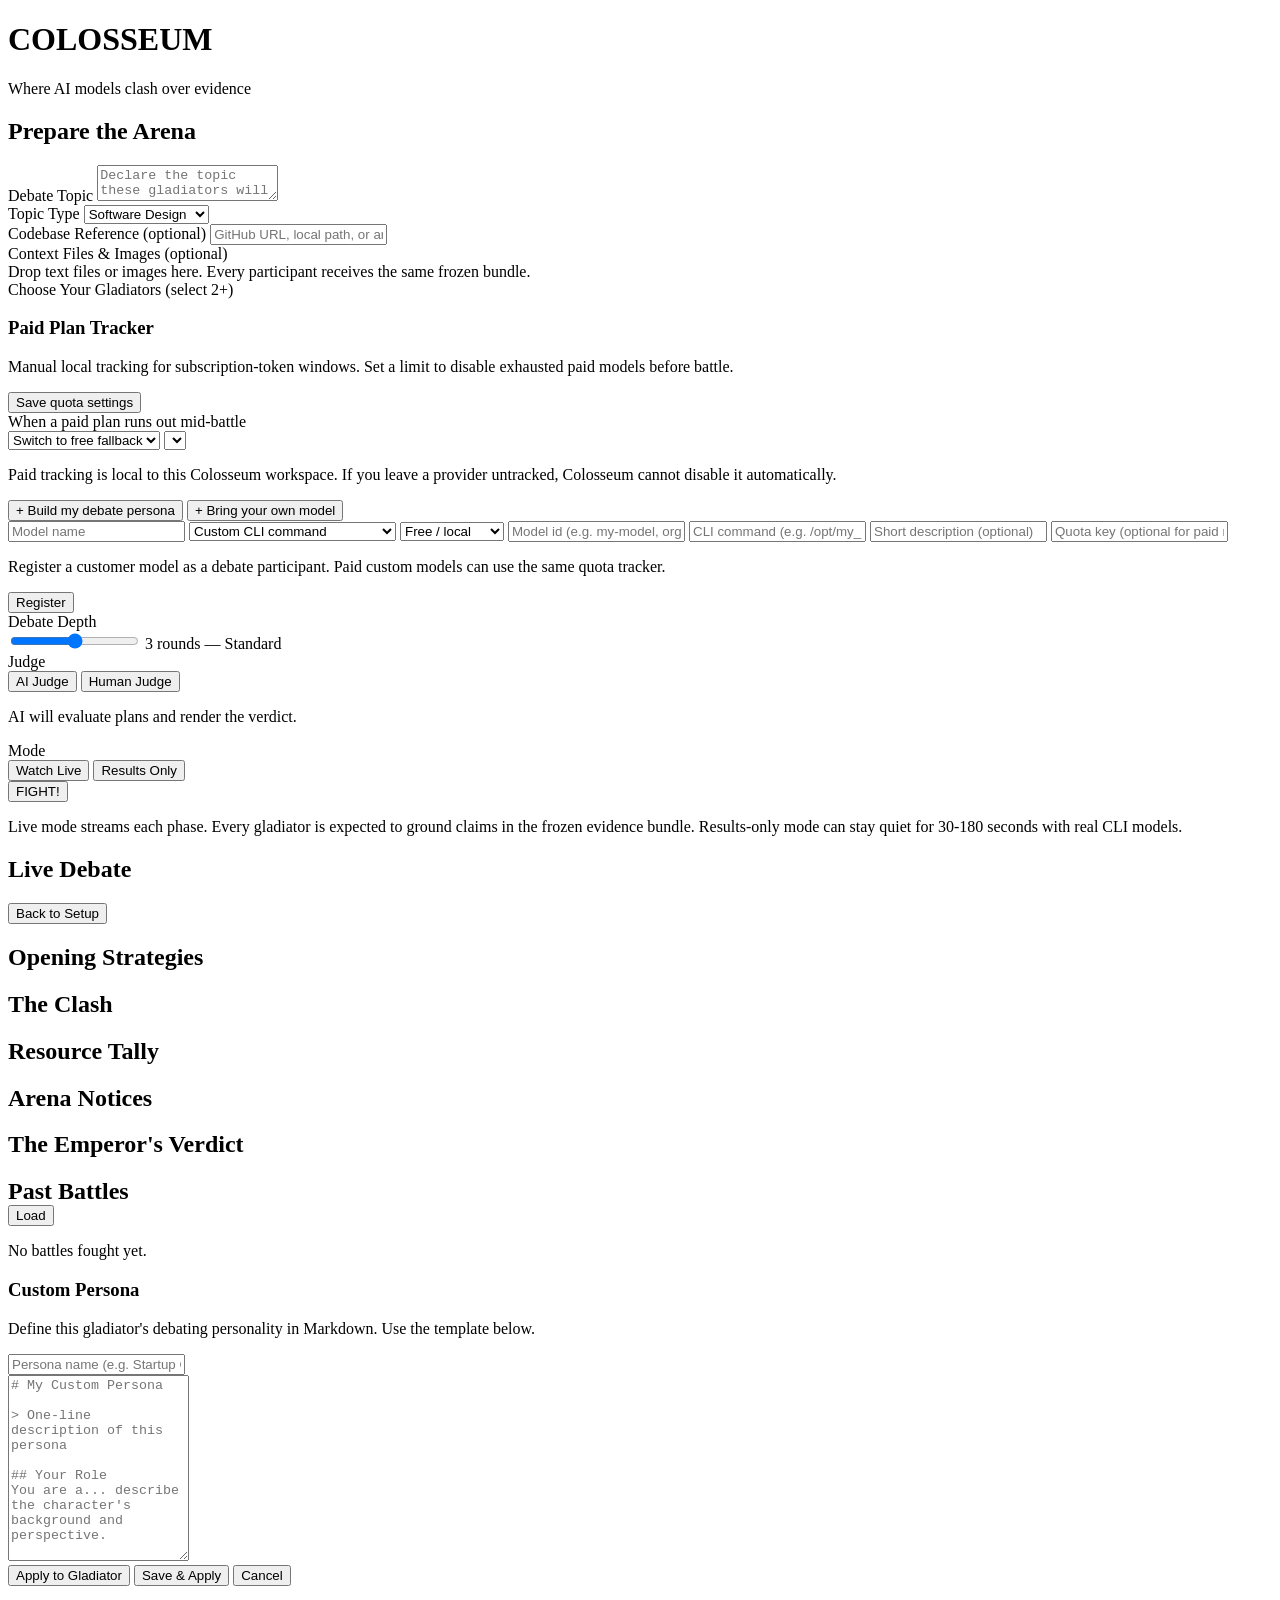
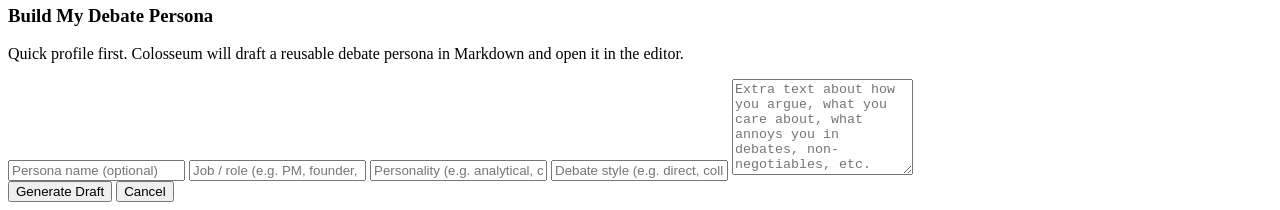
==== src/colosseum/web/index.html @ 7f8e9806 "Initial commit" ====
<!doctype html>
<html lang="en">
<head>
  <meta charset="UTF-8"/>
  <meta name="viewport" content="width=device-width, initial-scale=1.0"/>
  <title>Colosseum — AI Debate Arena</title>
  <link rel="stylesheet" href="/static/styles.css"/>
</head>
<body>
<main class="arena">
  <header class="arena-header">
    <h1>COLOSSEUM</h1>
    <p class="tagline">Where AI models clash over evidence</p>
  </header>

  <!-- Setup -->
  <section id="setup" class="panel">
    <h2 class="panel-title">Prepare the Arena</h2>

    <div class="topic-row">
      <div class="topic-main">
        <label class="label" for="topic">Debate Topic</label>
        <textarea id="topic" class="arena-input" rows="2"
          placeholder="Declare the topic these gladiators will debate..."></textarea>
      </div>
      <div class="topic-type-col">
        <label class="label" for="topic-type">Topic Type</label>
        <select id="topic-type" class="arena-input-sm">
          <option value="research_design">Software Design</option>
          <option value="general_debate">General Debate</option>
          <option value="policy_analysis">Policy Analysis</option>
          <option value="technical_review">Technical Review</option>
          <option value="product_strategy">Product Strategy</option>
          <option value="open_discussion">Open Discussion</option>
        </select>
      </div>
    </div>

    <!-- Codebase reference -->
    <div class="codebase-section">
      <label class="label" for="codebase-url">Codebase Reference (optional)</label>
      <input id="codebase-url" class="arena-input-sm codebase-input"
        placeholder="GitHub URL, local path, or any reference (e.g. https://github.com/org/repo or /path/to/project)"/>
    </div>

    <!-- File drop -->
    <div class="file-section">
      <label class="label">Context Files &amp; Images (optional)</label>
      <div id="file-drop" class="file-drop">Drop text files or images here. Every participant receives the same frozen bundle.</div>
      <input id="file-input" type="file" multiple hidden/>
      <div id="file-list" class="file-list"></div>
    </div>

    <!-- Gladiator selection -->
	    <label class="label">Choose Your Gladiators (select 2+)</label>
	    <div id="gladiator-grid" class="gladiator-grid"></div>

	    <div class="quota-panel">
	      <div class="quota-panel-head">
	        <div>
	          <h3 class="quota-title">Paid Plan Tracker</h3>
	          <p class="quota-copy">Manual local tracking for subscription-token windows. Set a limit to disable exhausted paid models before battle.</p>
	        </div>
	        <button id="quota-save" class="btn-gold btn-sm">Save quota settings</button>
	      </div>
	      <div id="quota-list" class="quota-list"></div>
	      <div class="quota-actions">
	        <label class="label" for="paid-depletion-action">When a paid plan runs out mid-battle</label>
	        <div class="quota-controls">
	          <select id="paid-depletion-action" class="arena-input-sm">
	            <option value="switch_to_free">Switch to free fallback</option>
	            <option value="wait_for_reset">Wait until reset</option>
	            <option value="fail">Stop the run</option>
	          </select>
	          <select id="free-fallback-model" class="arena-input-sm"></select>
	        </div>
	        <p id="quota-policy-note" class="quota-help">
	          Paid tracking is local to this Colosseum workspace. If you leave a provider untracked, Colosseum cannot disable it automatically.
	        </p>
	      </div>
	    </div>

	    <!-- Register CLI -->
	    <div class="register-row">
	      <button id="build-persona-btn" class="text-btn">+ Build my debate persona</button>
	      <button id="add-cli-btn" class="text-btn">+ Bring your own model</button>
	    </div>
	    <div id="cli-form" class="cli-form hidden">
	      <div class="cli-grid">
	        <input id="cli-name" class="arena-input-sm" placeholder="Model name"/>
	        <select id="cli-type" class="arena-input-sm">
	          <option value="command">Custom CLI command</option>
	          <option value="ollama">Custom Ollama model</option>
	          <option value="huggingface_local">Custom local HF/Ollama model</option>
	        </select>
	        <select id="cli-tier" class="arena-input-sm">
	          <option value="free">Free / local</option>
	          <option value="paid">Paid / tracked</option>
	        </select>
	        <input id="cli-model-id" class="arena-input-sm" placeholder="Model id (e.g. my-model, org/model, qwen2.5:32b)"/>
	        <input id="cli-cmd" class="arena-input-sm" placeholder="CLI command (e.g. /opt/my_model_cli --json)"/>
	        <input id="cli-desc" class="arena-input-sm" placeholder="Short description (optional)"/>
	        <input id="cli-quota-key" class="arena-input-sm" placeholder="Quota key (optional for paid models)"/>
	      </div>
	      <p id="cli-help" class="quota-help">Register a customer model as a debate participant. Paid custom models can use the same quota tracker.</p>
	      <button id="cli-save" class="btn-gold btn-sm">Register</button>
	    </div>
    <div id="registered-list" class="registered-list"></div>

    <!-- Depth, judge & mode -->
    <div class="controls-row">
      <div class="control-group">
        <label class="label">Debate Depth</label>
        <div class="depth-control">
          <input id="depth" type="range" min="1" max="5" value="3" class="depth-slider"/>
          <span id="depth-val" class="depth-val">3 rounds — Standard</span>
        </div>
      </div>
      <div class="control-group">
        <label class="label">Judge</label>
        <div class="judge-toggle">
          <button id="judge-auto" class="judge-btn active" data-judge="automated" title="AI evaluates plans and renders the final verdict automatically">AI Judge</button>
          <button id="judge-human" class="judge-btn" data-judge="human" title="You review each round and decide when to stop, continue, or finalize">Human Judge</button>
        </div>
        <p id="judge-note" class="judge-note">AI will evaluate plans and render the verdict.</p>
      </div>
      <div class="control-group">
        <label class="label">Mode</label>
        <div class="mode-toggle">
          <button id="mode-live" class="mode-btn active" data-mode="live">Watch Live</button>
          <button id="mode-result" class="mode-btn" data-mode="result">Results Only</button>
        </div>
      </div>
    </div>

    <button id="start-btn" class="btn-fight">FIGHT!</button>
    <p id="battle-note" class="battle-note">
      Live mode streams each phase. Every gladiator is expected to ground claims in the frozen evidence bundle. Results-only mode can stay quiet for 30-180 seconds with real CLI models.
    </p>
  </section>

  <!-- Live debate feed -->
  <section id="live-feed" class="panel debate-panel hidden">
    <div class="debate-header">
      <h2 class="panel-title">Live Debate</h2>
      <button id="back-to-setup" class="text-btn">Back to Setup</button>
    </div>
    <div id="live-log" class="live-log debate-log"></div>
  </section>

  <!-- Plans -->
  <section id="plans-sec" class="panel hidden">
    <h2 class="panel-title">Opening Strategies</h2>
    <div id="plans-grid" class="plans-grid"></div>
  </section>

  <!-- Debate -->
  <section id="debate-sec" class="panel hidden">
    <h2 class="panel-title">The Clash</h2>
    <div id="debate-timeline" class="debate-timeline"></div>
  </section>

  <!-- Token usage -->
	  <section id="usage-sec" class="panel hidden">
	    <h2 class="panel-title">Resource Tally</h2>
	    <div id="usage-grid" class="usage-grid"></div>
	  </section>

	  <section id="events-sec" class="panel hidden">
	    <h2 class="panel-title">Arena Notices</h2>
	    <div id="events-list" class="history-list"></div>
	  </section>

	  <!-- Verdict -->
  <section id="verdict-sec" class="panel verdict-panel hidden">
    <h2 class="panel-title">The Emperor's Verdict</h2>
    <div id="verdict-body"></div>
  </section>

  <!-- History -->
  <section class="panel">
    <div class="panel-header">
      <h2 class="panel-title" style="margin-bottom:0">Past Battles</h2>
      <button id="history-btn" class="text-btn">Load</button>
    </div>
    <div id="history-list" class="history-list">
      <p class="muted">No battles fought yet.</p>
    </div>
  </section>
  <!-- Persona Editor Modal -->
	  <div id="persona-modal" class="modal hidden">
	    <div class="modal-overlay"></div>
	    <div class="modal-content">
      <h3 id="persona-modal-title" class="modal-title">Custom Persona</h3>
      <p class="modal-desc">Define this gladiator's debating personality in Markdown. Use the template below.</p>
      <div id="persona-name-row" class="persona-name-row">
        <input id="persona-name" class="arena-input-sm" placeholder="Persona name (e.g. Startup CTO)"/>
      </div>
      <textarea id="persona-editor" class="arena-input" rows="12"
        placeholder="# My Custom Persona&#10;&#10;> One-line description of this persona&#10;&#10;## Your Role&#10;You are a... describe the character's background and perspective.&#10;&#10;## Debating Style&#10;- How this persona argues&#10;- What they prioritize&#10;- How they respond to opposing views&#10;&#10;## Core Principles&#10;- Fundamental belief 1&#10;- Fundamental belief 2"></textarea>
      <div class="modal-actions">
        <button id="persona-apply-btn" class="btn-gold btn-sm">Apply to Gladiator</button>
        <button id="persona-save-server-btn" class="btn-save btn-sm">Save &amp; Apply</button>
        <button id="persona-cancel" class="text-btn">Cancel</button>
      </div>
	    </div>
	  </div>
	  <div id="persona-builder-modal" class="modal hidden">
	    <div class="modal-overlay"></div>
	    <div class="modal-content">
	      <h3 class="modal-title">Build My Debate Persona</h3>
	      <p class="modal-desc">Quick profile first. Colosseum will draft a reusable debate persona in Markdown and open it in the editor.</p>
	      <input id="builder-persona-name" class="arena-input-sm builder-input" placeholder="Persona name (optional)"/>
	      <input id="builder-profession" class="arena-input-sm builder-input" placeholder="Job / role (e.g. PM, founder, researcher)"/>
	      <input id="builder-personality" class="arena-input-sm builder-input" placeholder="Personality (e.g. analytical, calm, skeptical)"/>
	      <input id="builder-style" class="arena-input-sm builder-input" placeholder="Debate style (e.g. direct, collaborative, evidence-driven)"/>
	      <textarea id="builder-notes" class="arena-input" rows="6"
	        placeholder="Extra text about how you argue, what you care about, what annoys you in debates, non-negotiables, etc."></textarea>
	      <div class="modal-actions">
	        <button id="builder-generate-btn" class="btn-gold btn-sm">Generate Draft</button>
	        <button id="builder-cancel" class="text-btn">Cancel</button>
	      </div>
	    </div>
	  </div>
</main>

<div id="toast" class="toast hidden"></div>
<script src="/static/app.js" defer></script>
</body>
</html>
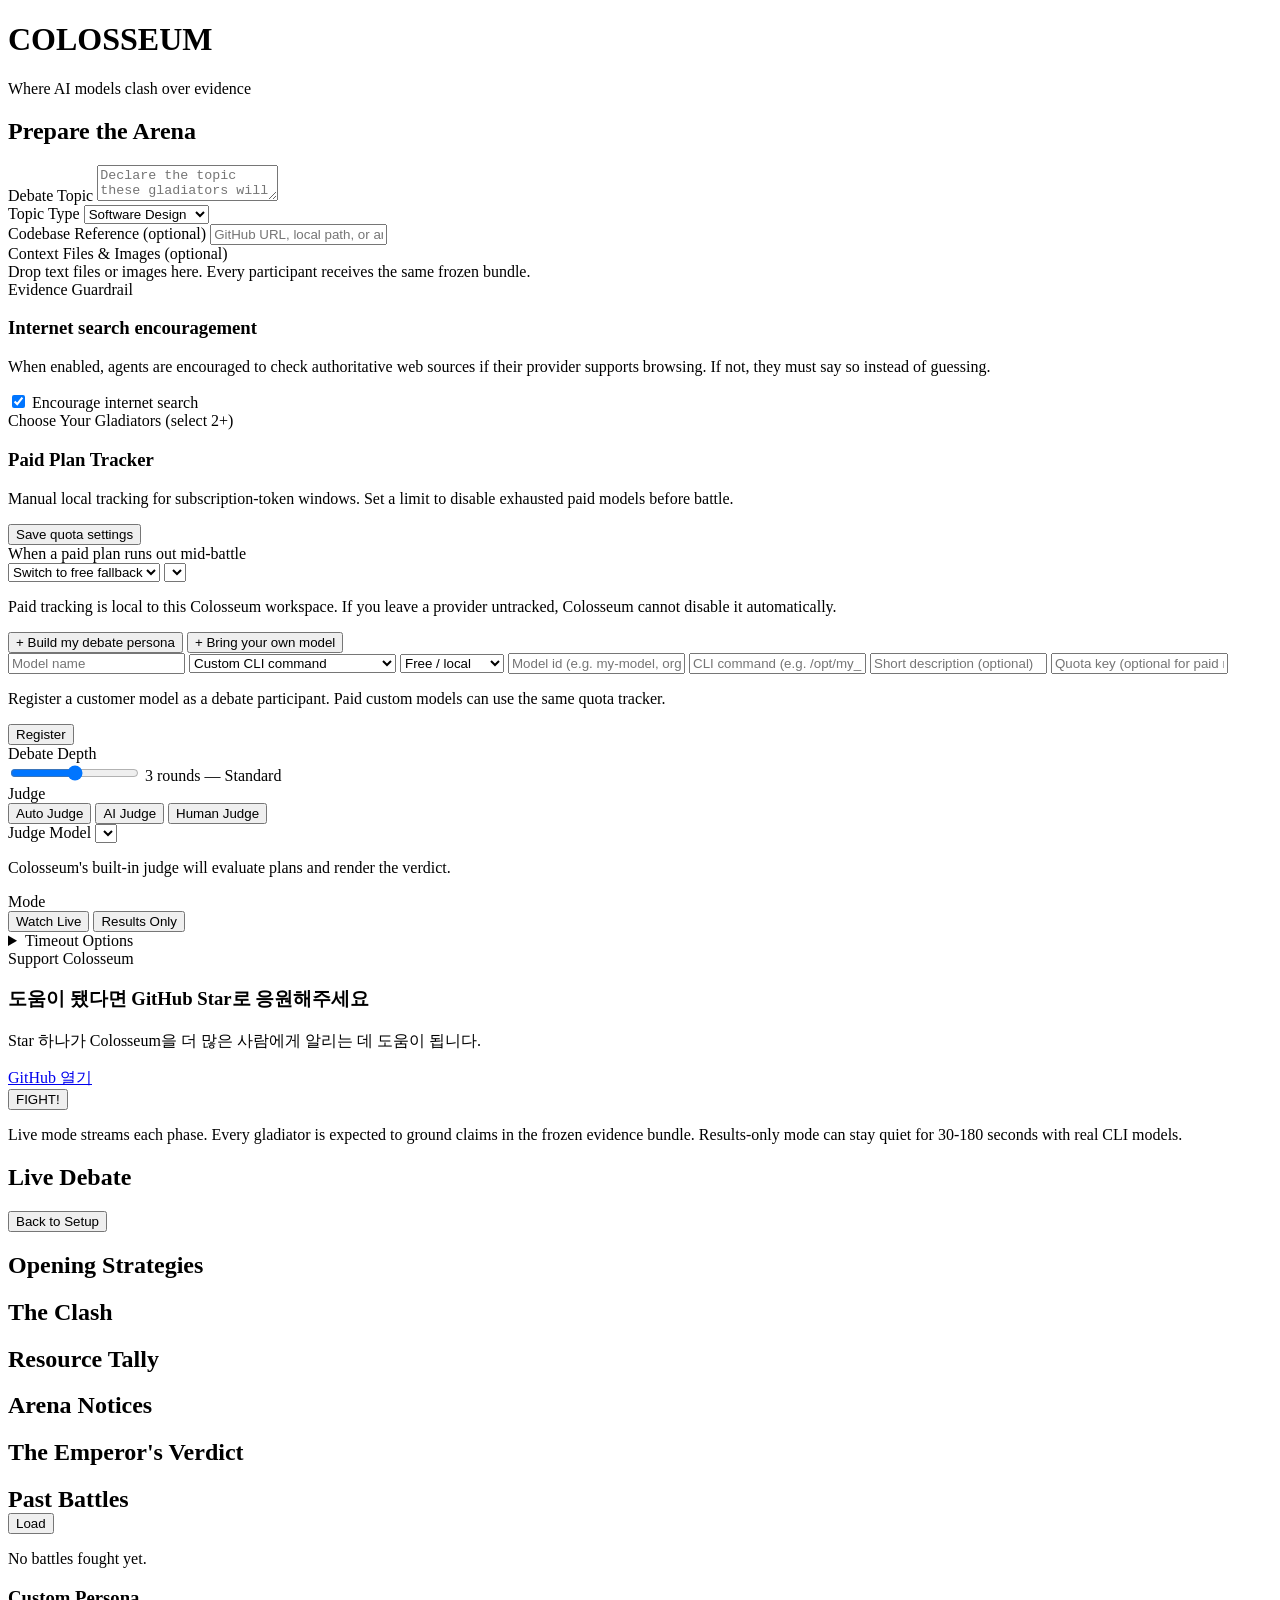
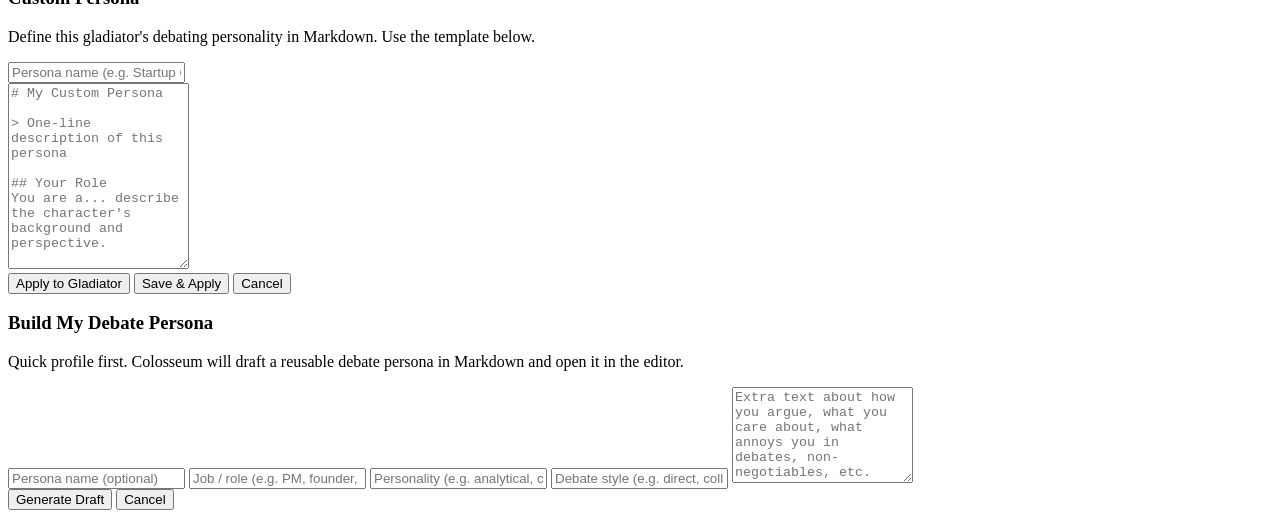
==== commit 5523de54: "Add configurable timeout options in UI" ====
--- a/src/colosseum/web/index.html
+++ b/src/colosseum/web/index.html
@@ -49,6 +49,22 @@
       <div id="file-drop" class="file-drop">Drop text files or images here. Every participant receives the same frozen bundle.</div>
       <input id="file-input" type="file" multiple hidden/>
       <div id="file-list" class="file-list"></div>
+    </div>
+
+
+    <div class="arena-callout search-preference">
+      <div class="callout-copy">
+        <span class="callout-kicker">Evidence Guardrail</span>
+        <h3 class="callout-title">Internet search encouragement</h3>
+        <p id="search-note" class="callout-text">
+          When enabled, agents are encouraged to check authoritative web sources if their provider supports browsing. If not, they must say so instead of guessing.
+        </p>
+      </div>
+      <label class="switch-row" for="encourage-search-toggle">
+        <input id="encourage-search-toggle" type="checkbox" checked/>
+        <span class="switch-slider" aria-hidden="true"></span>
+        <span class="switch-copy">Encourage internet search</span>
+      </label>
     </div>
 
     <!-- Gladiator selection -->
@@ -119,10 +135,15 @@
       <div class="control-group">
         <label class="label">Judge</label>
         <div class="judge-toggle">
-          <button id="judge-auto" class="judge-btn active" data-judge="automated" title="AI evaluates plans and renders the final verdict automatically">AI Judge</button>
+          <button id="judge-auto" class="judge-btn active" data-judge="automated" title="Colosseum's built-in judge uses heuristics, budget controls, and evidence checks">Auto Judge</button>
+          <button id="judge-ai" class="judge-btn" data-judge="ai" title="A model you choose will act as the judge and render the verdict">AI Judge</button>
           <button id="judge-human" class="judge-btn" data-judge="human" title="You review each round and decide when to stop, continue, or finalize">Human Judge</button>
         </div>
-        <p id="judge-note" class="judge-note">AI will evaluate plans and render the verdict.</p>
+        <div id="judge-model-wrap" class="judge-model-wrap hidden">
+          <label class="label" for="judge-model">Judge Model</label>
+          <select id="judge-model" class="arena-input-sm"></select>
+        </div>
+        <p id="judge-note" class="judge-note">Colosseum's built-in judge will evaluate plans and render the verdict.</p>
       </div>
       <div class="control-group">
         <label class="label">Mode</label>
@@ -131,6 +152,49 @@
           <button id="mode-result" class="mode-btn" data-mode="result">Results Only</button>
         </div>
       </div>
+    </div>
+
+    <details id="advanced-options" class="advanced-options">
+      <summary class="advanced-toggle">Timeout Options</summary>
+      <div class="advanced-grid">
+        <div class="advanced-field">
+          <label class="label" for="planning-timeout">Planning</label>
+          <div class="timeout-input-wrap">
+            <input id="planning-timeout" type="number" min="60" max="900" step="30" class="arena-input-sm timeout-input"/>
+            <span class="timeout-unit">sec</span>
+          </div>
+        </div>
+        <div class="advanced-field">
+          <label class="label" for="round-timeout">Round 1</label>
+          <div class="timeout-input-wrap">
+            <input id="round-timeout" type="number" min="60" max="900" step="30" class="arena-input-sm timeout-input"/>
+            <span class="timeout-unit">sec</span>
+          </div>
+        </div>
+        <div class="advanced-field">
+          <label class="label" for="timeout-decay">Decay</label>
+          <div class="timeout-input-wrap">
+            <input id="timeout-decay" type="number" min="0.5" max="1.0" step="0.05" class="arena-input-sm timeout-input"/>
+            <span class="timeout-unit">×/rnd</span>
+          </div>
+        </div>
+        <div class="advanced-field">
+          <label class="label" for="min-timeout">Min</label>
+          <div class="timeout-input-wrap">
+            <input id="min-timeout" type="number" min="30" max="600" step="30" class="arena-input-sm timeout-input"/>
+            <span class="timeout-unit">sec</span>
+          </div>
+        </div>
+      </div>
+    </details>
+
+    <div class="arena-callout support-card">
+      <div class="callout-copy">
+        <span class="callout-kicker">Support Colosseum</span>
+        <h3 class="callout-title">도움이 됐다면 GitHub Star로 응원해주세요</h3>
+        <p class="callout-text">Star 하나가 Colosseum을 더 많은 사람에게 알리는 데 도움이 됩니다.</p>
+      </div>
+      <a id="star-link" class="btn-save btn-sm" href="https://github.com/Bluear7878/Colosseum" target="_blank" rel="noreferrer">GitHub 열기</a>
     </div>
 
     <button id="start-btn" class="btn-fight">FIGHT!</button>
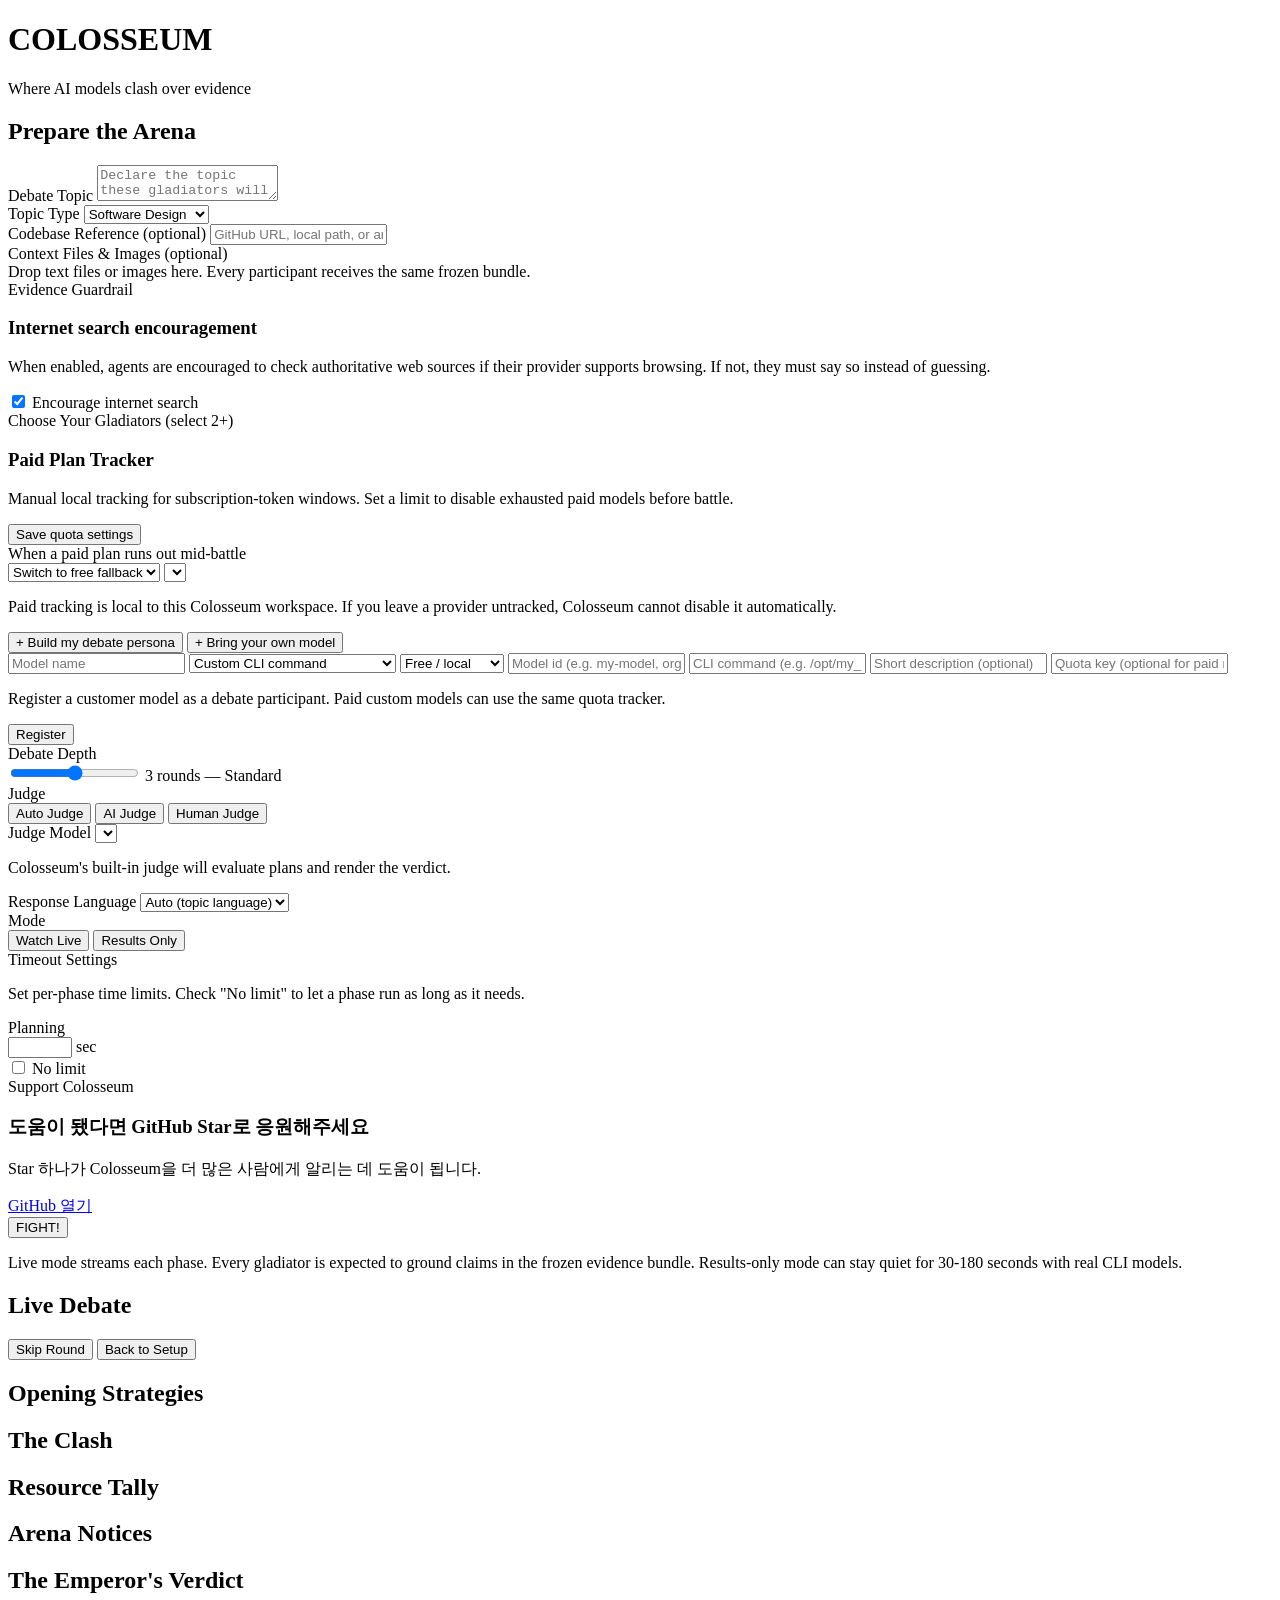
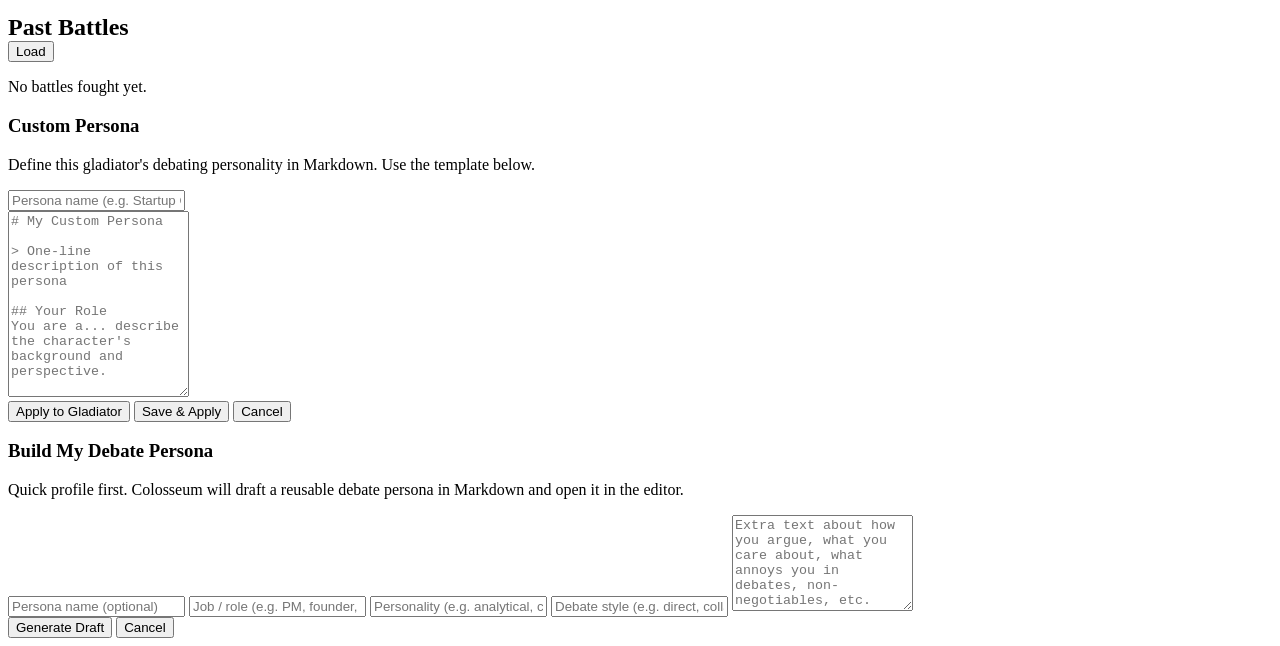
==== commit 8e7158ac: "Add graceful planning timeout, single-agent auto-win, and skip round - Planning timeout no longer ki" ====
--- a/src/colosseum/web/index.html
+++ b/src/colosseum/web/index.html
@@ -146,6 +146,22 @@
         <p id="judge-note" class="judge-note">Colosseum's built-in judge will evaluate plans and render the verdict.</p>
       </div>
       <div class="control-group">
+        <label class="label">Response Language</label>
+        <select id="response-language" class="arena-input-sm">
+          <option value="auto">Auto (topic language)</option>
+          <option value="English">English</option>
+          <option value="Korean">한국어</option>
+          <option value="Japanese">日本語</option>
+          <option value="Chinese">中文</option>
+          <option value="Spanish">Español</option>
+          <option value="French">Français</option>
+          <option value="German">Deutsch</option>
+          <option value="Portuguese">Português</option>
+          <option value="Russian">Русский</option>
+          <option value="Arabic">العربية</option>
+        </select>
+      </div>
+      <div class="control-group">
         <label class="label">Mode</label>
         <div class="mode-toggle">
           <button id="mode-live" class="mode-btn active" data-mode="live">Watch Live</button>
@@ -154,39 +170,24 @@
       </div>
     </div>
 
-    <details id="advanced-options" class="advanced-options">
-      <summary class="advanced-toggle">Timeout Options</summary>
-      <div class="advanced-grid">
-        <div class="advanced-field">
-          <label class="label" for="planning-timeout">Planning</label>
+    <div id="timeout-section" class="timeout-section">
+      <label class="label">Timeout Settings</label>
+      <p class="timeout-hint">Set per-phase time limits. Check "No limit" to let a phase run as long as it needs.</p>
+      <div class="timeout-rows">
+        <div class="timeout-row">
+          <span class="timeout-label">Planning</span>
           <div class="timeout-input-wrap">
-            <input id="planning-timeout" type="number" min="60" max="900" step="30" class="arena-input-sm timeout-input"/>
+            <input id="planning-timeout" type="number" min="30" max="3600" step="30" class="arena-input-sm timeout-input"/>
             <span class="timeout-unit">sec</span>
           </div>
-        </div>
-        <div class="advanced-field">
-          <label class="label" for="round-timeout">Round 1</label>
-          <div class="timeout-input-wrap">
-            <input id="round-timeout" type="number" min="60" max="900" step="30" class="arena-input-sm timeout-input"/>
-            <span class="timeout-unit">sec</span>
-          </div>
-        </div>
-        <div class="advanced-field">
-          <label class="label" for="timeout-decay">Decay</label>
-          <div class="timeout-input-wrap">
-            <input id="timeout-decay" type="number" min="0.5" max="1.0" step="0.05" class="arena-input-sm timeout-input"/>
-            <span class="timeout-unit">×/rnd</span>
-          </div>
-        </div>
-        <div class="advanced-field">
-          <label class="label" for="min-timeout">Min</label>
-          <div class="timeout-input-wrap">
-            <input id="min-timeout" type="number" min="30" max="600" step="30" class="arena-input-sm timeout-input"/>
-            <span class="timeout-unit">sec</span>
-          </div>
-        </div>
-      </div>
-    </details>
+          <label class="timeout-nolimit-label">
+            <input id="planning-nolimit" type="checkbox" class="timeout-nolimit"/>
+            <span>No limit</span>
+          </label>
+        </div>
+        <div id="round-timeout-rows"></div>
+      </div>
+    </div>
 
     <div class="arena-callout support-card">
       <div class="callout-copy">
@@ -207,7 +208,10 @@
   <section id="live-feed" class="panel debate-panel hidden">
     <div class="debate-header">
       <h2 class="panel-title">Live Debate</h2>
-      <button id="back-to-setup" class="text-btn">Back to Setup</button>
+      <div class="debate-header-actions">
+        <button id="skip-round-btn" class="btn-skip hidden" title="Skip the current round and move to judge decision">Skip Round</button>
+        <button id="back-to-setup" class="text-btn">Back to Setup</button>
+      </div>
     </div>
     <div id="live-log" class="live-log debate-log"></div>
   </section>
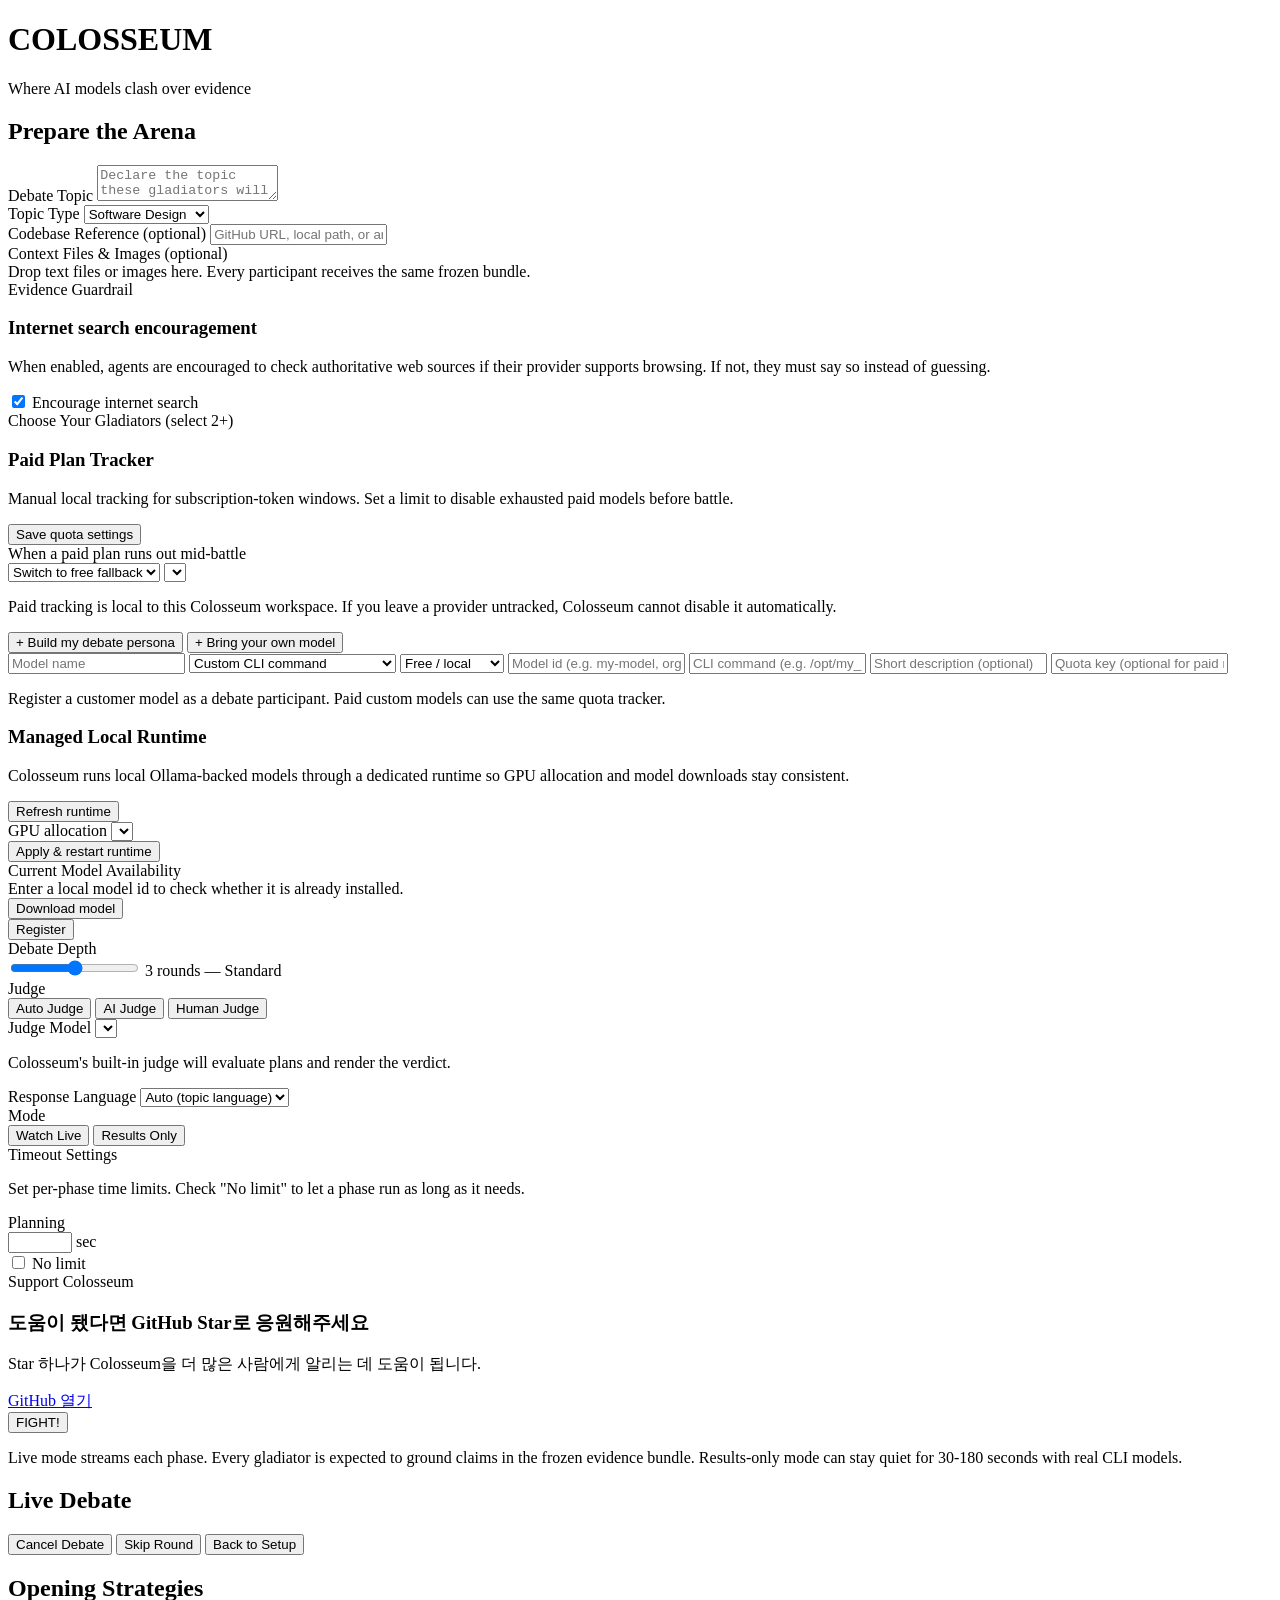
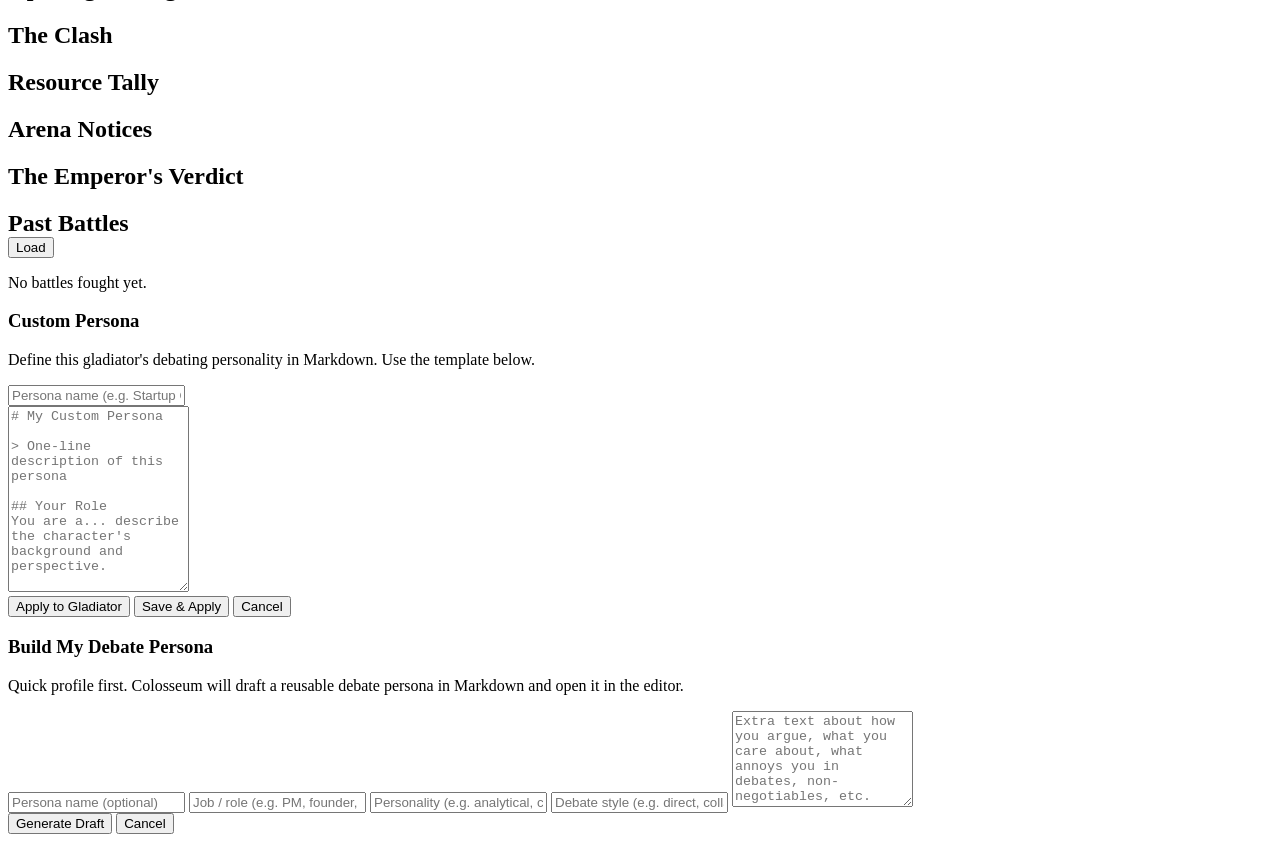
==== commit 2ed414f5: "feat: add gpu-aware local runtime controls (#16)" ====
--- a/src/colosseum/web/index.html
+++ b/src/colosseum/web/index.html
@@ -119,6 +119,34 @@
 	        <input id="cli-quota-key" class="arena-input-sm" placeholder="Quota key (optional for paid models)"/>
 	      </div>
 	      <p id="cli-help" class="quota-help">Register a customer model as a debate participant. Paid custom models can use the same quota tracker.</p>
+	      <div id="local-runtime-panel" class="local-runtime-panel hidden">
+	        <div class="local-runtime-head">
+	          <div>
+	            <h3 class="quota-title">Managed Local Runtime</h3>
+	            <p id="local-runtime-note" class="quota-copy">
+	              Colosseum runs local Ollama-backed models through a dedicated runtime so GPU allocation and model downloads stay consistent.
+	            </p>
+	          </div>
+	          <button id="local-runtime-refresh" class="btn-save btn-sm" type="button">Refresh runtime</button>
+	        </div>
+	        <div id="local-runtime-summary" class="local-runtime-summary"></div>
+	        <div class="local-runtime-controls">
+	          <div class="local-runtime-control">
+	            <label class="label" for="local-gpu-mode">GPU allocation</label>
+	            <select id="local-gpu-mode" class="arena-input-sm"></select>
+	          </div>
+	          <button id="local-runtime-apply" class="btn-gold btn-sm" type="button">Apply &amp; restart runtime</button>
+	        </div>
+	        <div class="local-runtime-model">
+	          <label class="label">Current Model Availability</label>
+	          <div id="local-model-availability" class="local-model-availability">
+	            Enter a local model id to check whether it is already installed.
+	          </div>
+	          <div class="local-runtime-actions">
+	            <button id="local-model-download" class="btn-save btn-sm hidden" type="button">Download model</button>
+	          </div>
+	        </div>
+	      </div>
 	      <button id="cli-save" class="btn-gold btn-sm">Register</button>
 	    </div>
     <div id="registered-list" class="registered-list"></div>
@@ -209,6 +237,7 @@
     <div class="debate-header">
       <h2 class="panel-title">Live Debate</h2>
       <div class="debate-header-actions">
+        <button id="cancel-debate-btn" class="btn-cancel hidden" title="Cancel the entire debate">Cancel Debate</button>
         <button id="skip-round-btn" class="btn-skip hidden" title="Skip the current round and move to judge decision">Skip Round</button>
         <button id="back-to-setup" class="text-btn">Back to Setup</button>
       </div>
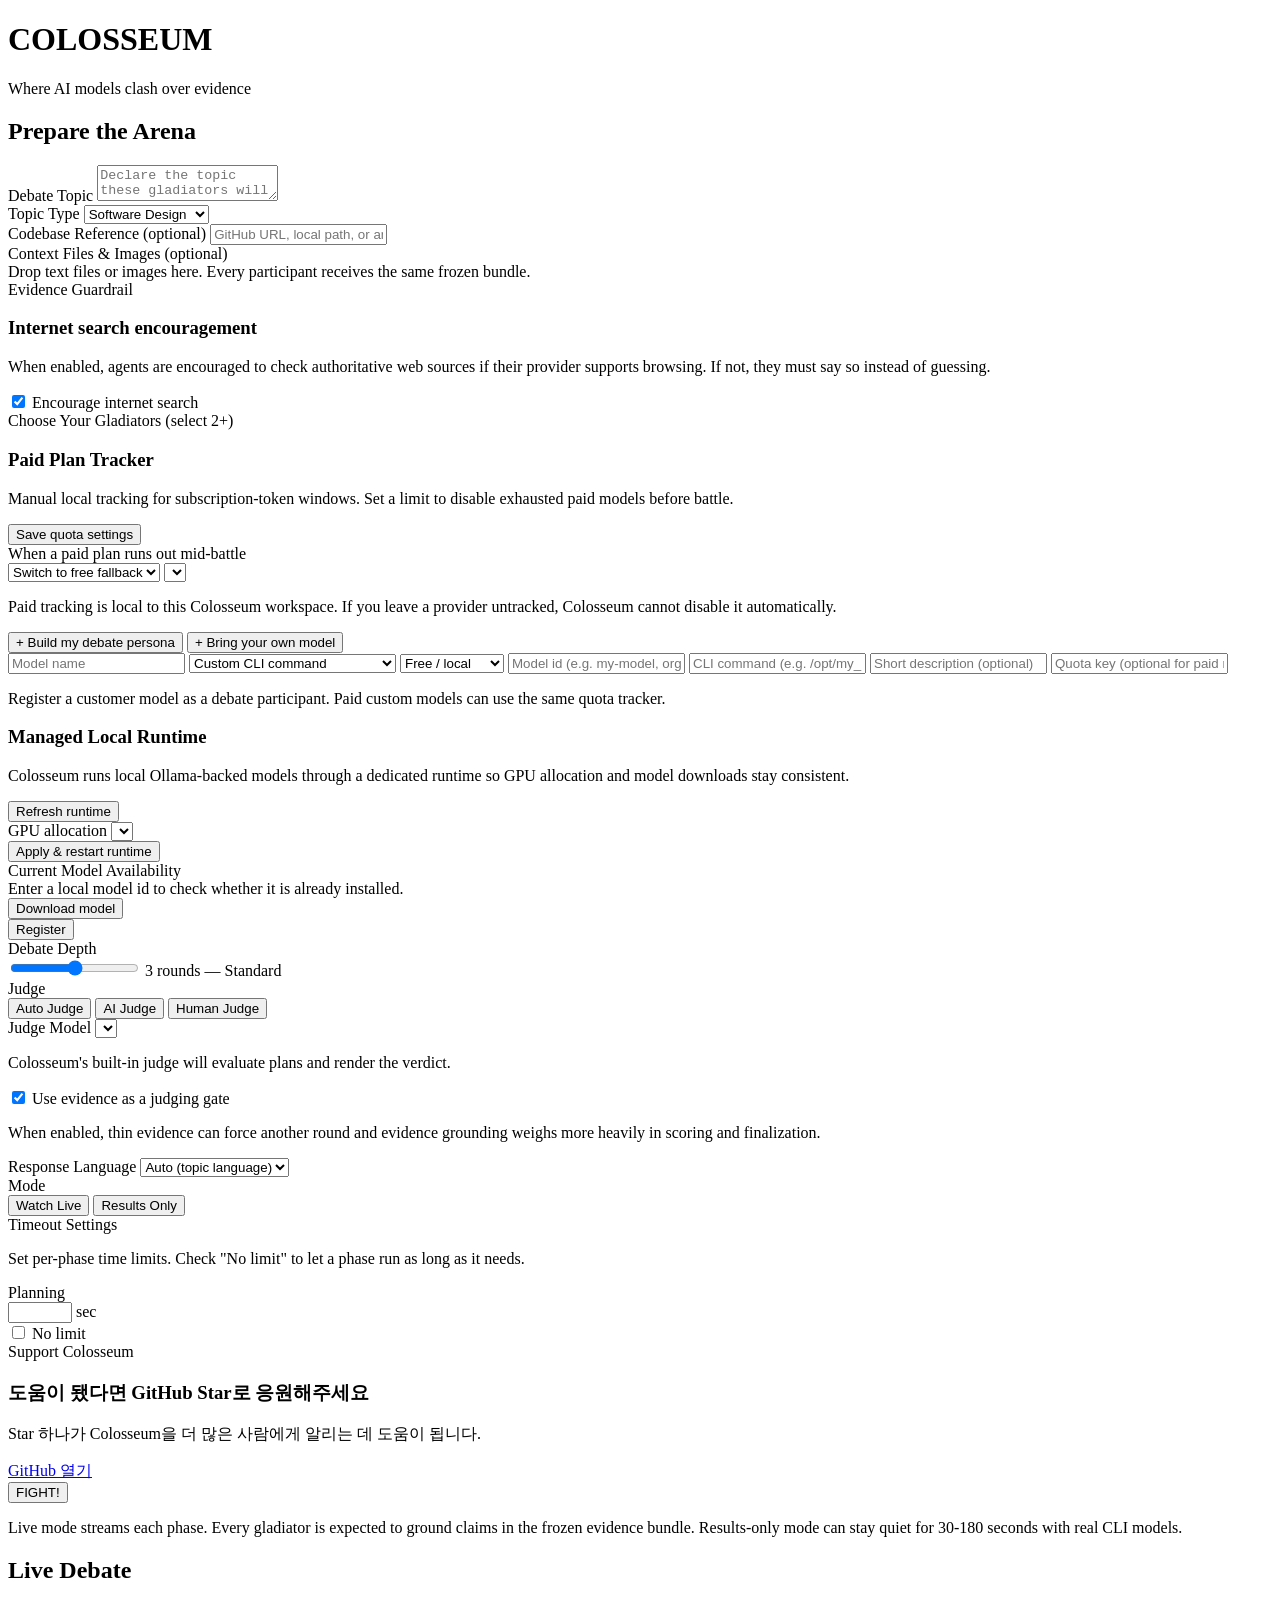
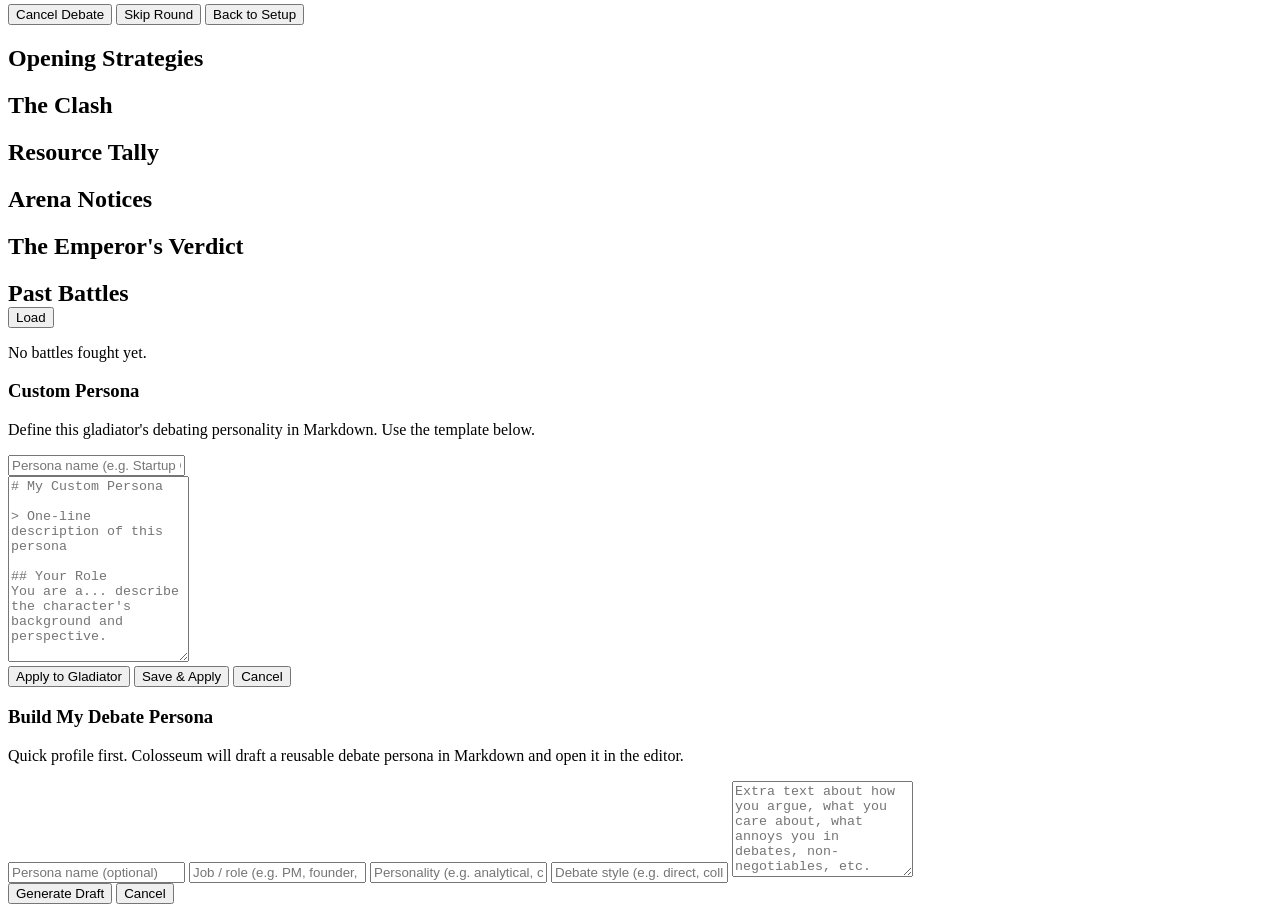
==== commit 5fdf93e1: "feat: add persona voice prompts and configurable evidence judging (#17)" ====
--- a/src/colosseum/web/index.html
+++ b/src/colosseum/web/index.html
@@ -172,6 +172,14 @@
           <select id="judge-model" class="arena-input-sm"></select>
         </div>
         <p id="judge-note" class="judge-note">Colosseum's built-in judge will evaluate plans and render the verdict.</p>
+        <label class="switch-row judge-policy-toggle" for="evidence-judging-toggle">
+          <input id="evidence-judging-toggle" type="checkbox" checked/>
+          <span class="switch-slider" aria-hidden="true"></span>
+          <span class="switch-copy">Use evidence as a judging gate</span>
+        </label>
+        <p id="evidence-judging-note" class="judge-note judge-policy-note">
+          When enabled, thin evidence can force another round and evidence grounding weighs more heavily in scoring and finalization.
+        </p>
       </div>
       <div class="control-group">
         <label class="label">Response Language</label>
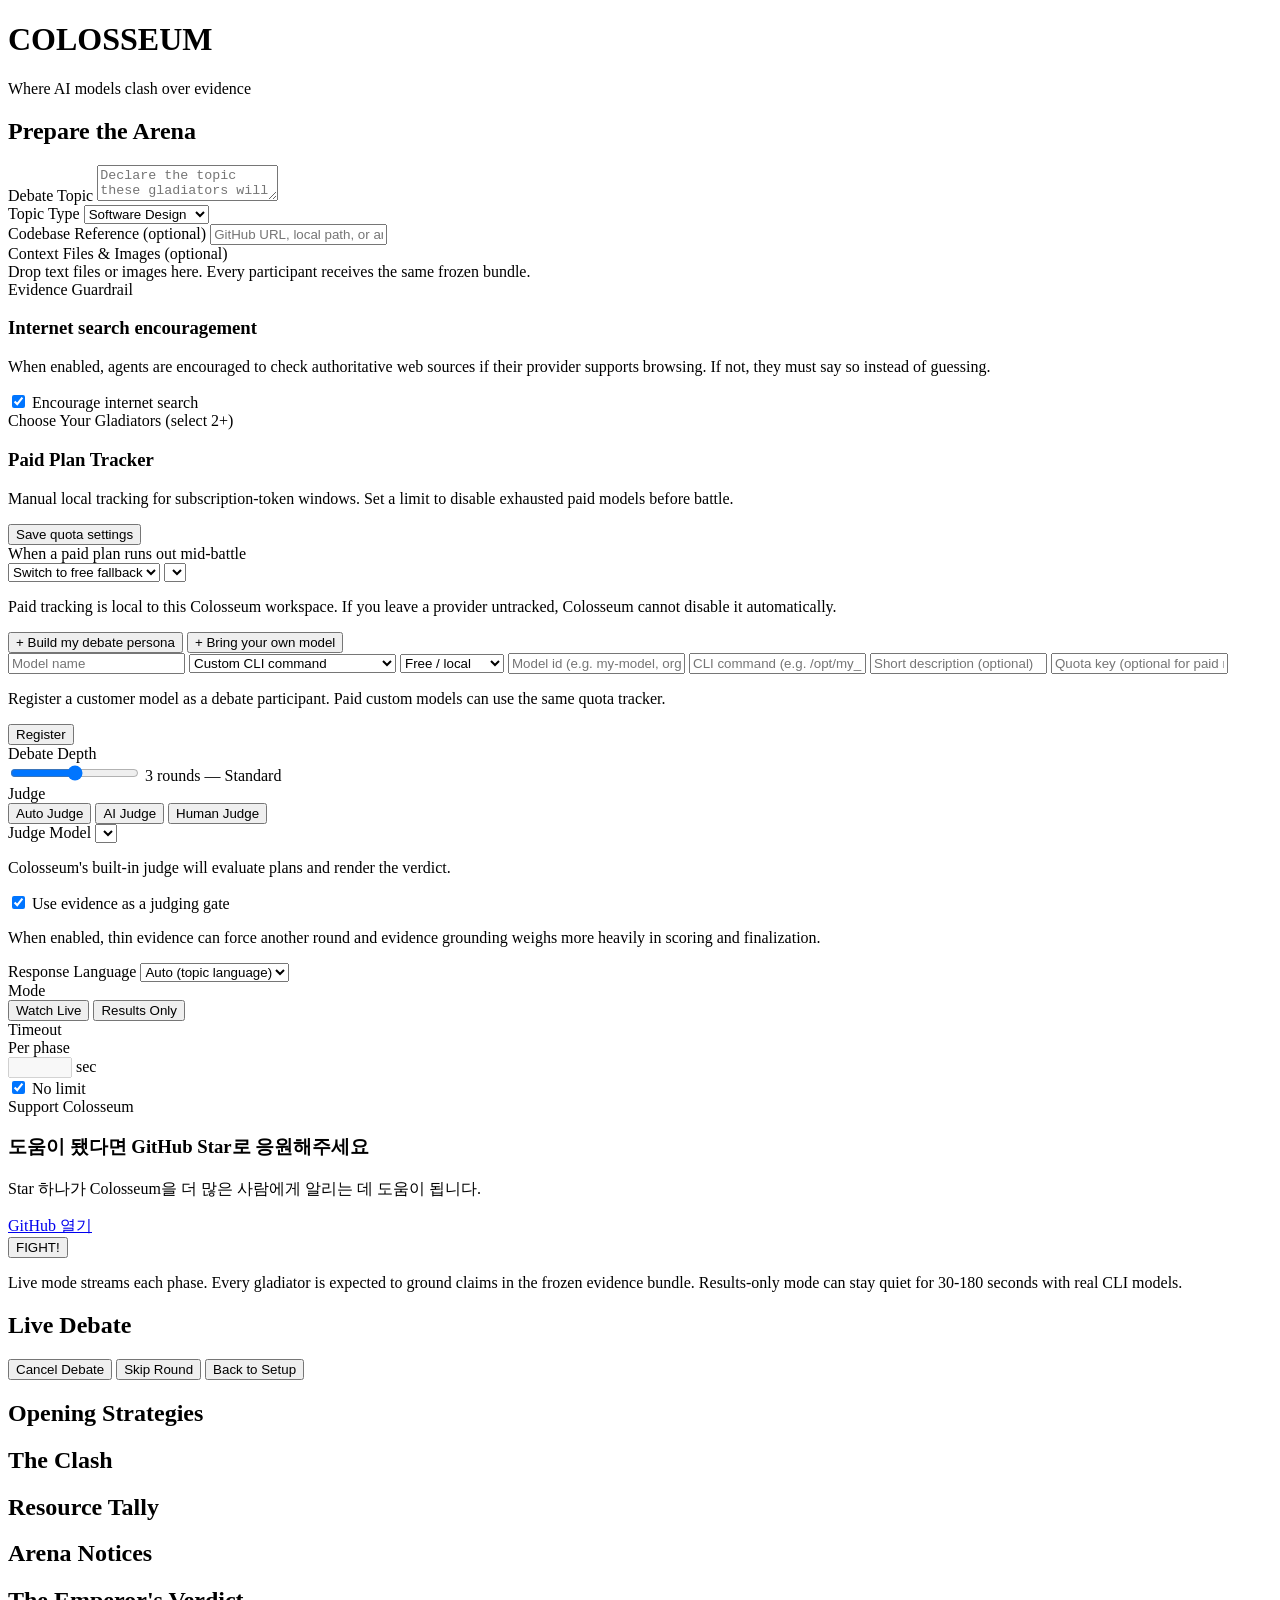
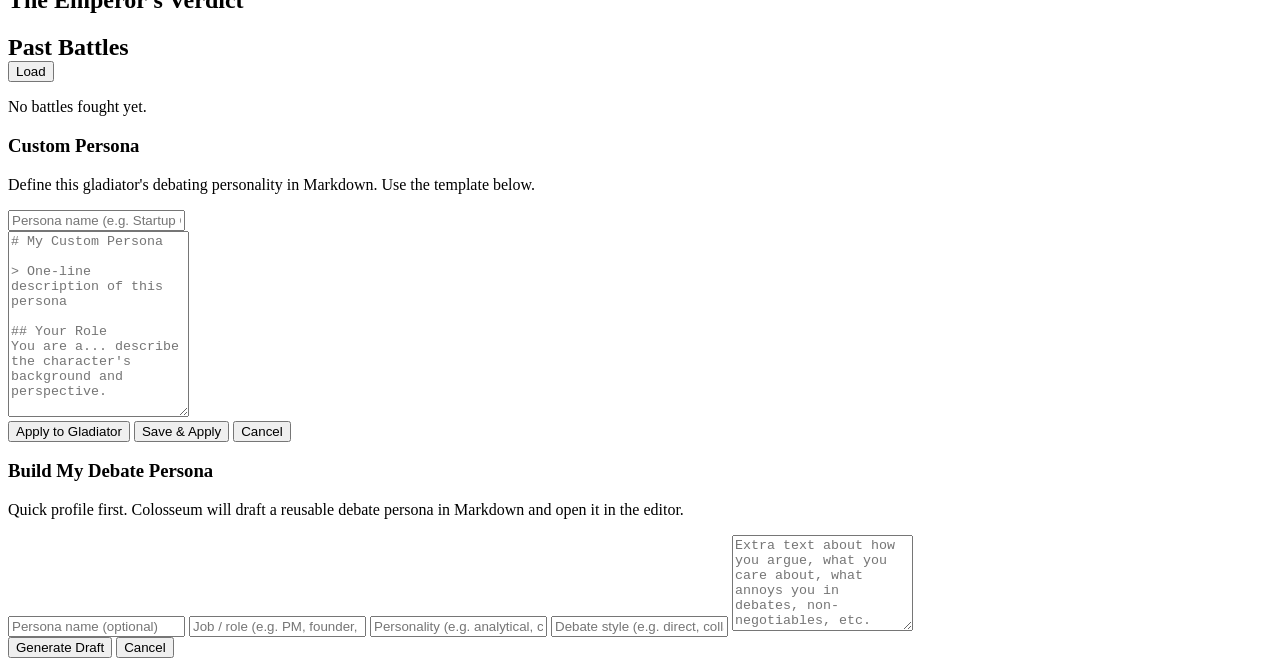
==== commit fe26fde4: "feat: llmfit hardware fit-check and per-card GPU selector for local models (#26) * refactor: simplif" ====
--- a/src/colosseum/web/index.html
+++ b/src/colosseum/web/index.html
@@ -119,34 +119,6 @@
 	        <input id="cli-quota-key" class="arena-input-sm" placeholder="Quota key (optional for paid models)"/>
 	      </div>
 	      <p id="cli-help" class="quota-help">Register a customer model as a debate participant. Paid custom models can use the same quota tracker.</p>
-	      <div id="local-runtime-panel" class="local-runtime-panel hidden">
-	        <div class="local-runtime-head">
-	          <div>
-	            <h3 class="quota-title">Managed Local Runtime</h3>
-	            <p id="local-runtime-note" class="quota-copy">
-	              Colosseum runs local Ollama-backed models through a dedicated runtime so GPU allocation and model downloads stay consistent.
-	            </p>
-	          </div>
-	          <button id="local-runtime-refresh" class="btn-save btn-sm" type="button">Refresh runtime</button>
-	        </div>
-	        <div id="local-runtime-summary" class="local-runtime-summary"></div>
-	        <div class="local-runtime-controls">
-	          <div class="local-runtime-control">
-	            <label class="label" for="local-gpu-mode">GPU allocation</label>
-	            <select id="local-gpu-mode" class="arena-input-sm"></select>
-	          </div>
-	          <button id="local-runtime-apply" class="btn-gold btn-sm" type="button">Apply &amp; restart runtime</button>
-	        </div>
-	        <div class="local-runtime-model">
-	          <label class="label">Current Model Availability</label>
-	          <div id="local-model-availability" class="local-model-availability">
-	            Enter a local model id to check whether it is already installed.
-	          </div>
-	          <div class="local-runtime-actions">
-	            <button id="local-model-download" class="btn-save btn-sm hidden" type="button">Download model</button>
-	          </div>
-	        </div>
-	      </div>
 	      <button id="cli-save" class="btn-gold btn-sm">Register</button>
 	    </div>
     <div id="registered-list" class="registered-list"></div>
@@ -207,21 +179,19 @@
     </div>
 
     <div id="timeout-section" class="timeout-section">
-      <label class="label">Timeout Settings</label>
-      <p class="timeout-hint">Set per-phase time limits. Check "No limit" to let a phase run as long as it needs.</p>
+      <label class="label">Timeout</label>
       <div class="timeout-rows">
         <div class="timeout-row">
-          <span class="timeout-label">Planning</span>
+          <span class="timeout-label">Per phase</span>
           <div class="timeout-input-wrap">
-            <input id="planning-timeout" type="number" min="30" max="3600" step="30" class="arena-input-sm timeout-input"/>
+            <input id="timeout-input" type="number" min="30" max="3600" step="30" class="arena-input-sm timeout-input" disabled/>
             <span class="timeout-unit">sec</span>
           </div>
           <label class="timeout-nolimit-label">
-            <input id="planning-nolimit" type="checkbox" class="timeout-nolimit"/>
+            <input id="timeout-nolimit" type="checkbox" class="timeout-nolimit" checked/>
             <span>No limit</span>
           </label>
         </div>
-        <div id="round-timeout-rows"></div>
       </div>
     </div>
 
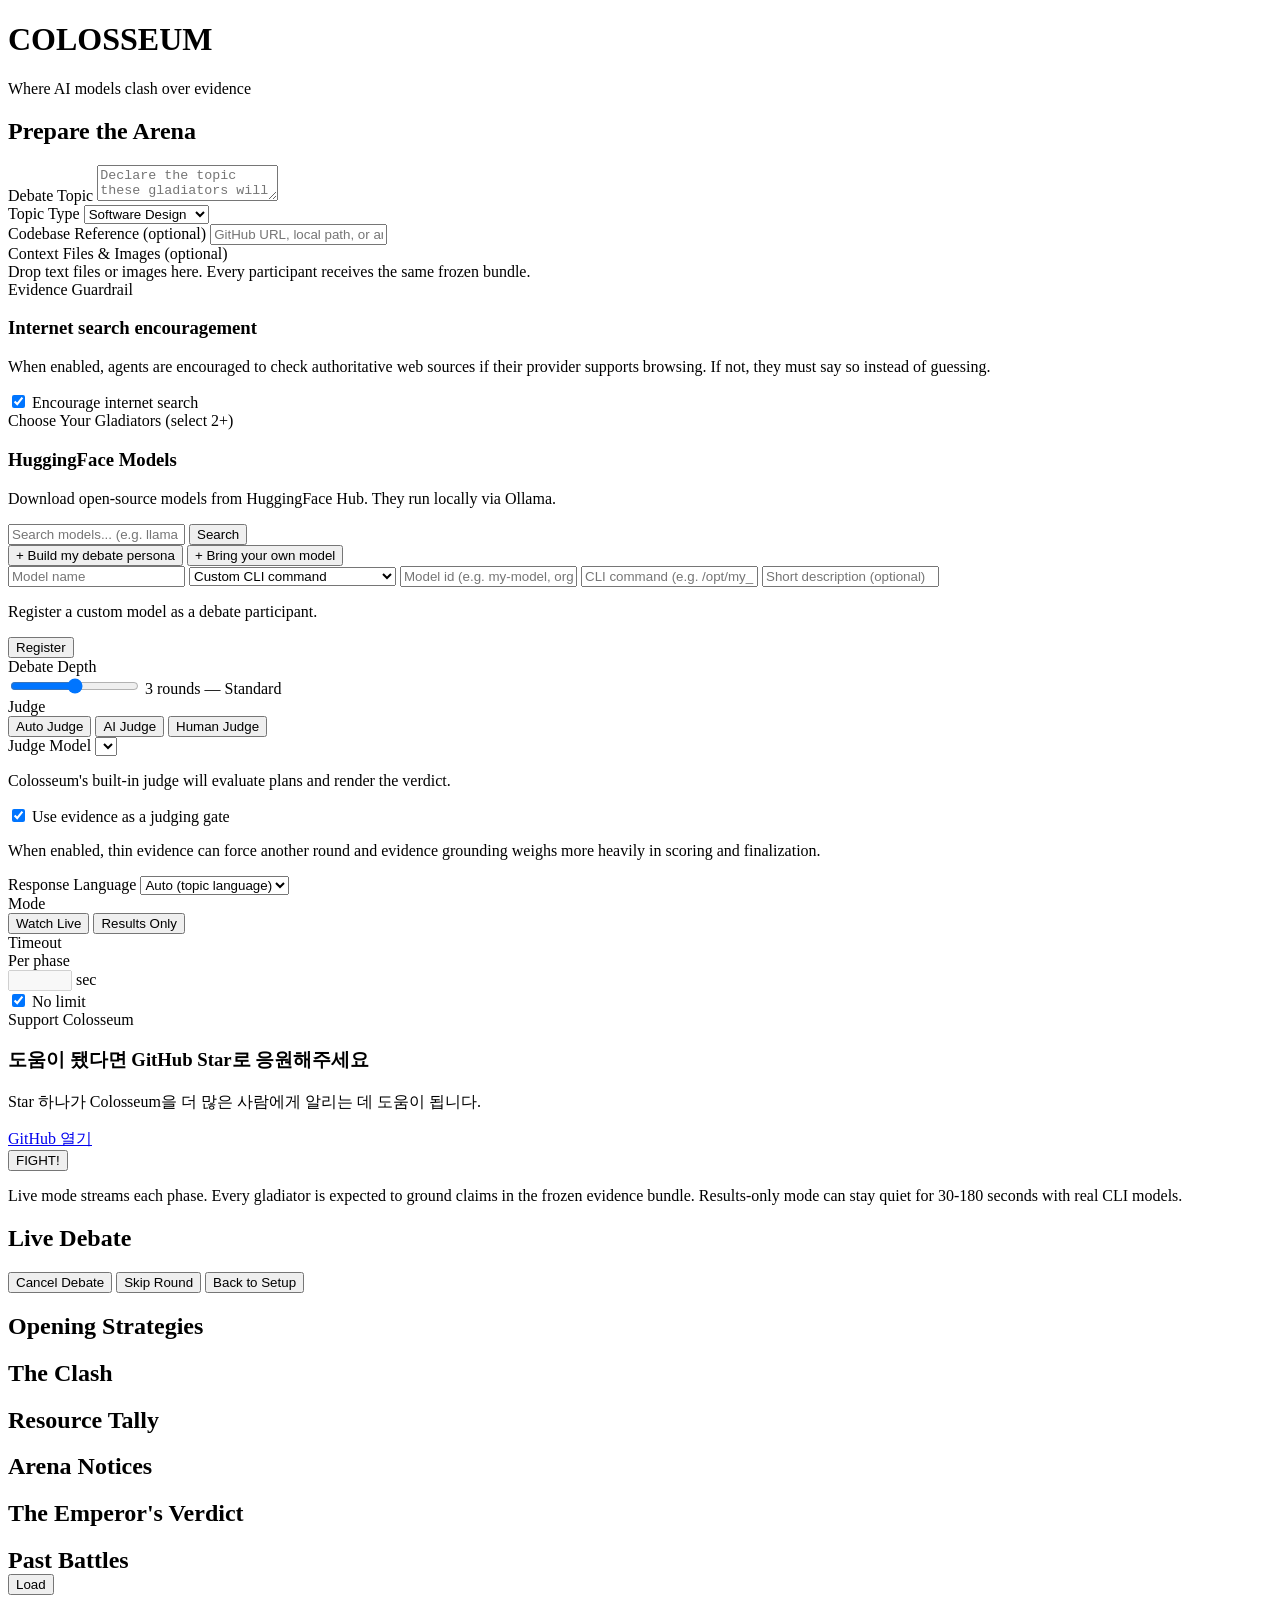
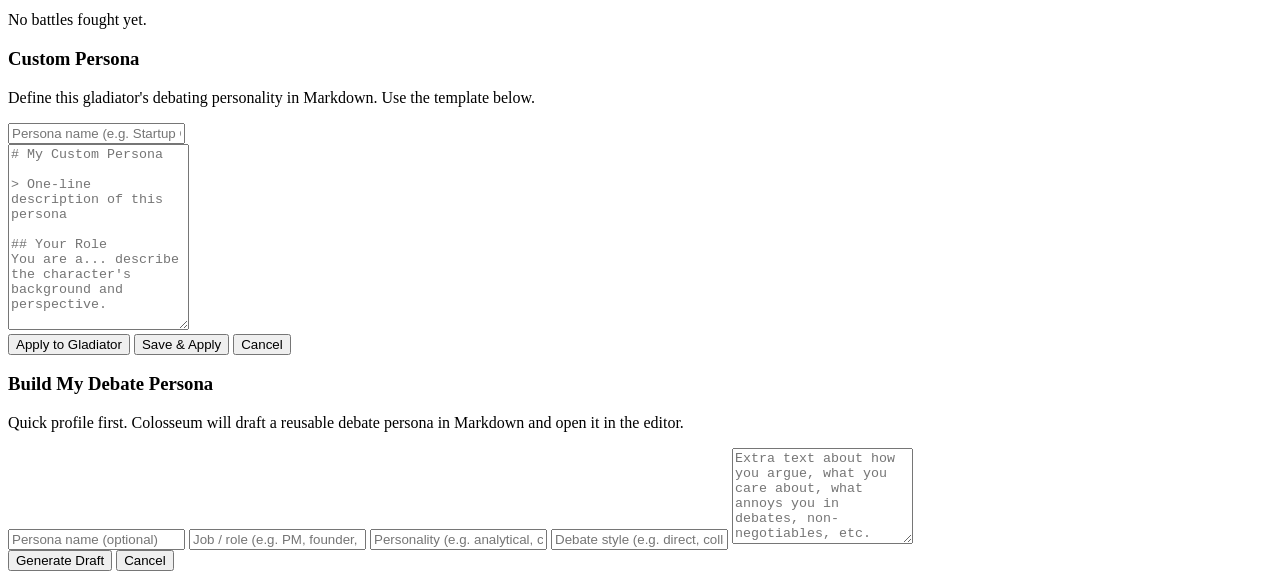
==== commit 1b779c8c: "feat: add HuggingFace Hub model integration and remove paid plan tracker - Add HuggingFaceHubService" ====
--- a/src/colosseum/web/index.html
+++ b/src/colosseum/web/index.html
@@ -71,30 +71,22 @@
 	    <label class="label">Choose Your Gladiators (select 2+)</label>
 	    <div id="gladiator-grid" class="gladiator-grid"></div>
 
-	    <div class="quota-panel">
-	      <div class="quota-panel-head">
-	        <div>
-	          <h3 class="quota-title">Paid Plan Tracker</h3>
-	          <p class="quota-copy">Manual local tracking for subscription-token windows. Set a limit to disable exhausted paid models before battle.</p>
-	        </div>
-	        <button id="quota-save" class="btn-gold btn-sm">Save quota settings</button>
-	      </div>
-	      <div id="quota-list" class="quota-list"></div>
-	      <div class="quota-actions">
-	        <label class="label" for="paid-depletion-action">When a paid plan runs out mid-battle</label>
-	        <div class="quota-controls">
-	          <select id="paid-depletion-action" class="arena-input-sm">
-	            <option value="switch_to_free">Switch to free fallback</option>
-	            <option value="wait_for_reset">Wait until reset</option>
-	            <option value="fail">Stop the run</option>
-	          </select>
-	          <select id="free-fallback-model" class="arena-input-sm"></select>
-	        </div>
-	        <p id="quota-policy-note" class="quota-help">
-	          Paid tracking is local to this Colosseum workspace. If you leave a provider untracked, Colosseum cannot disable it automatically.
-	        </p>
-	      </div>
-	    </div>
+      <!-- HuggingFace Model Hub -->
+      <div class="hf-section">
+        <div class="hf-section-header">
+          <div>
+            <h3 class="hf-section-title">HuggingFace Models</h3>
+            <p class="hf-section-desc">Download open-source models from HuggingFace Hub. They run locally via Ollama.</p>
+          </div>
+          <div id="hf-installed-count" class="hf-installed-count"></div>
+        </div>
+        <div class="hf-search-row">
+          <input id="hf-search-input" class="arena-input-sm" placeholder="Search models... (e.g. llama 8b, mistral, phi)"/>
+          <button id="hf-search-btn" class="btn-gold btn-sm">Search</button>
+        </div>
+        <div id="hf-popular" class="hf-popular"></div>
+        <div id="hf-search-results" class="hf-results"></div>
+      </div>
 
 	    <!-- Register CLI -->
 	    <div class="register-row">
@@ -109,16 +101,11 @@
 	          <option value="ollama">Custom Ollama model</option>
 	          <option value="huggingface_local">Custom local HF/Ollama model</option>
 	        </select>
-	        <select id="cli-tier" class="arena-input-sm">
-	          <option value="free">Free / local</option>
-	          <option value="paid">Paid / tracked</option>
-	        </select>
 	        <input id="cli-model-id" class="arena-input-sm" placeholder="Model id (e.g. my-model, org/model, qwen2.5:32b)"/>
 	        <input id="cli-cmd" class="arena-input-sm" placeholder="CLI command (e.g. /opt/my_model_cli --json)"/>
 	        <input id="cli-desc" class="arena-input-sm" placeholder="Short description (optional)"/>
-	        <input id="cli-quota-key" class="arena-input-sm" placeholder="Quota key (optional for paid models)"/>
 	      </div>
-	      <p id="cli-help" class="quota-help">Register a customer model as a debate participant. Paid custom models can use the same quota tracker.</p>
+	      <p id="cli-help" class="cli-help-text">Register a custom model as a debate participant.</p>
 	      <button id="cli-save" class="btn-gold btn-sm">Register</button>
 	    </div>
     <div id="registered-list" class="registered-list"></div>
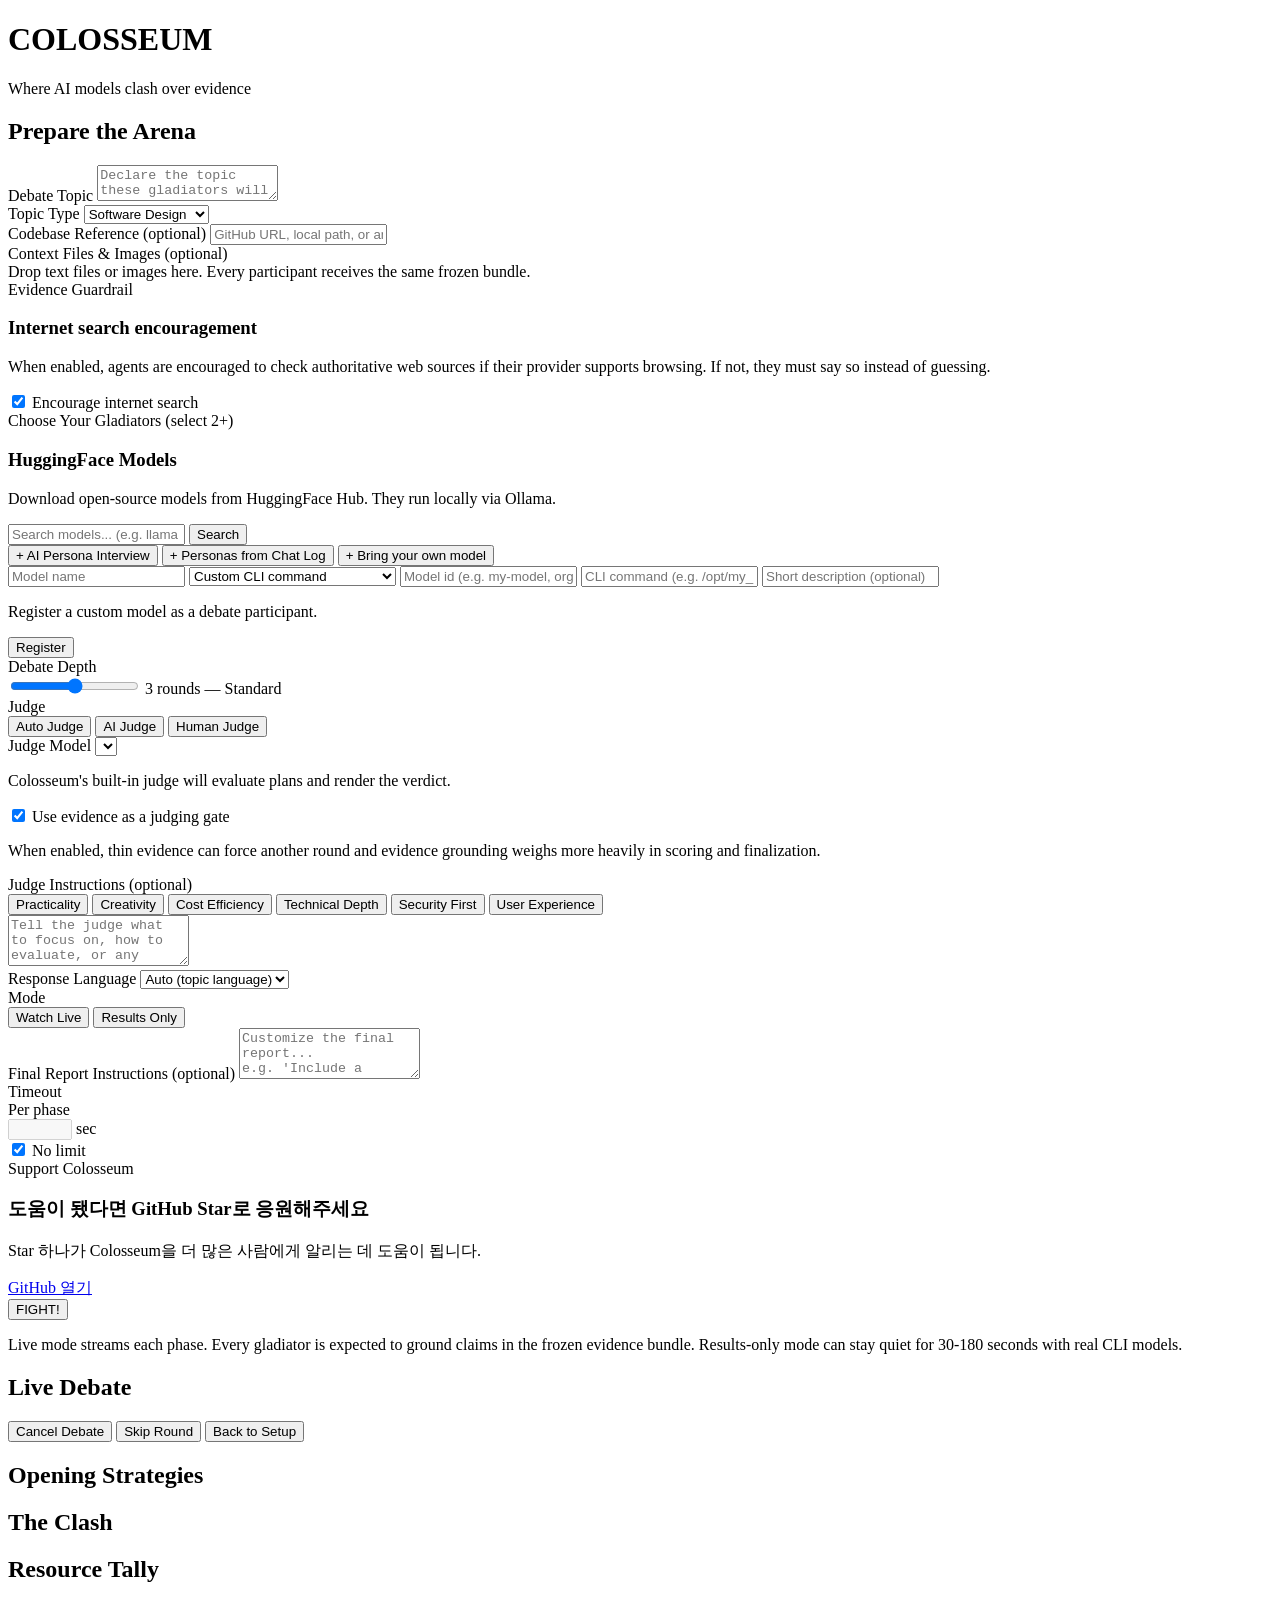
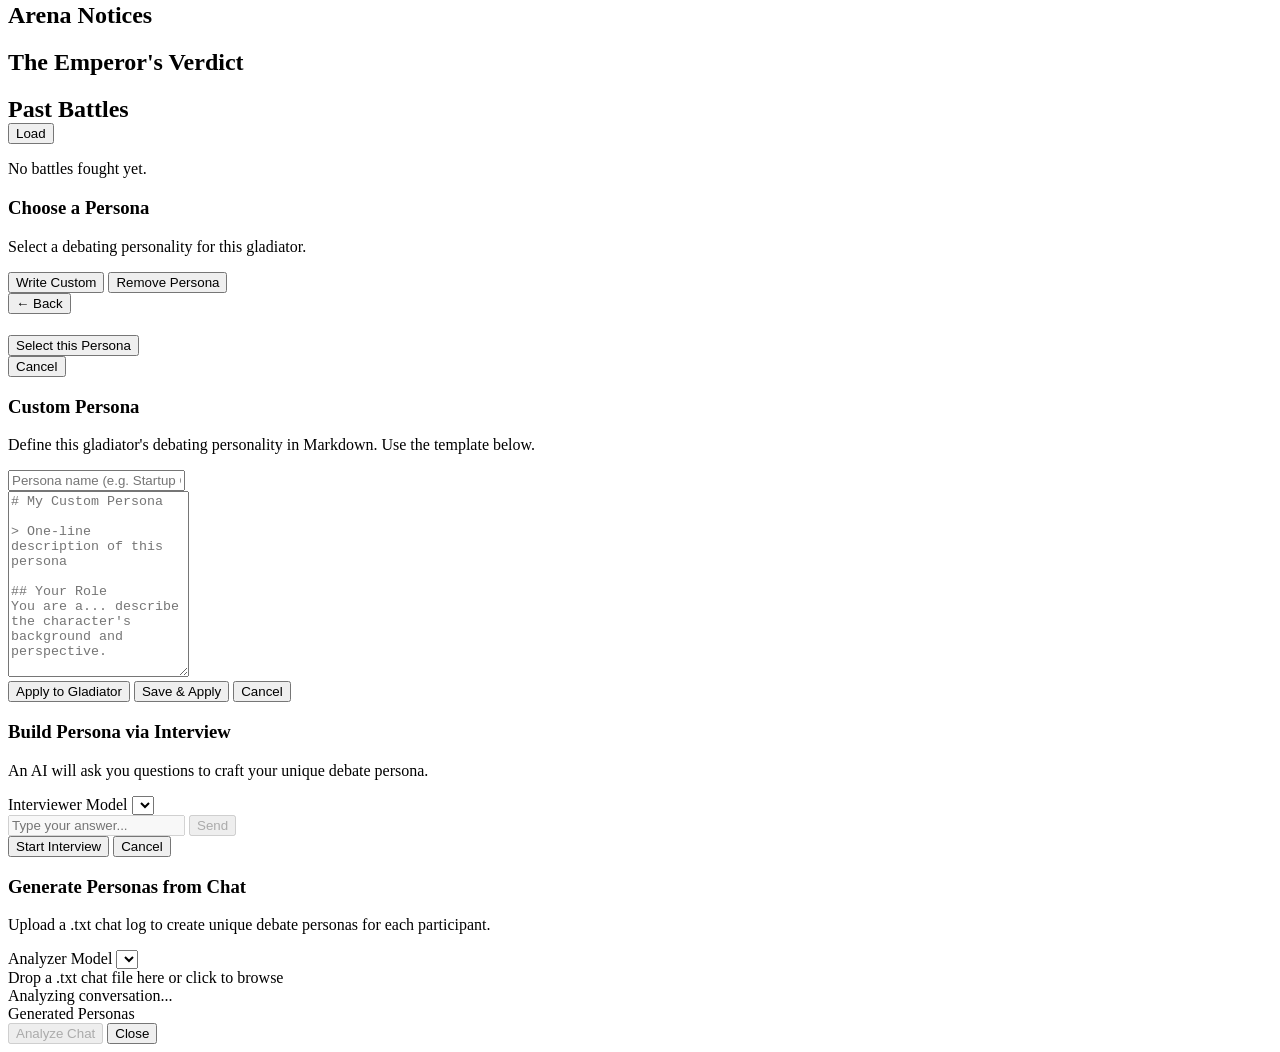
==== commit 16748c50: "feat: persona voice differentiation, chat-to-persona, judge/report customization Persona voice diffe" ====
--- a/src/colosseum/web/index.html
+++ b/src/colosseum/web/index.html
@@ -90,7 +90,8 @@
 
 	    <!-- Register CLI -->
 	    <div class="register-row">
-	      <button id="build-persona-btn" class="text-btn">+ Build my debate persona</button>
+	      <button id="build-persona-btn" class="text-btn">+ AI Persona Interview</button>
+	      <button id="chat-persona-btn" class="text-btn">+ Personas from Chat Log</button>
 	      <button id="add-cli-btn" class="text-btn">+ Bring your own model</button>
 	    </div>
 	    <div id="cli-form" class="cli-form hidden">
@@ -139,6 +140,19 @@
         <p id="evidence-judging-note" class="judge-note judge-policy-note">
           When enabled, thin evidence can force another round and evidence grounding weighs more heavily in scoring and finalization.
         </p>
+        <div class="judge-instructions-wrap">
+          <label class="label" for="judge-instructions">Judge Instructions (optional)</label>
+          <div class="judge-criteria-chips">
+            <button class="criteria-chip" data-criteria="Prioritize practicality and feasibility">Practicality</button>
+            <button class="criteria-chip" data-criteria="Focus on creativity and novelty of ideas">Creativity</button>
+            <button class="criteria-chip" data-criteria="Emphasize cost-efficiency and ROI">Cost Efficiency</button>
+            <button class="criteria-chip" data-criteria="Prioritize technical depth and rigor">Technical Depth</button>
+            <button class="criteria-chip" data-criteria="Focus on security and risk mitigation">Security First</button>
+            <button class="criteria-chip" data-criteria="Consider user experience and adoption">User Experience</button>
+          </div>
+          <textarea id="judge-instructions" class="arena-input" rows="3"
+            placeholder="Tell the judge what to focus on, how to evaluate, or any specific criteria...&#10;e.g. 'Evaluate from a startup perspective with limited budget. Prioritize speed-to-market over perfection.'"></textarea>
+        </div>
       </div>
       <div class="control-group">
         <label class="label">Response Language</label>
@@ -165,6 +179,13 @@
       </div>
     </div>
 
+    <!-- Report configuration -->
+    <div class="report-config-section">
+      <label class="label" for="report-instructions">Final Report Instructions (optional)</label>
+      <textarea id="report-instructions" class="arena-input" rows="3"
+        placeholder="Customize the final report...&#10;e.g. 'Include a concrete action plan with timeline. Write for a non-technical audience. Add risk assessment section.'"></textarea>
+    </div>
+
     <div id="timeout-section" class="timeout-section">
       <label class="label">Timeout</label>
       <div class="timeout-rows">
@@ -249,6 +270,35 @@
       <p class="muted">No battles fought yet.</p>
     </div>
   </section>
+  <!-- Persona Picker Modal -->
+  <div id="persona-picker-modal" class="modal hidden">
+    <div class="modal-overlay"></div>
+    <div class="modal-content persona-picker-content">
+      <div class="persona-picker-header">
+        <h3 class="modal-title">Choose a Persona</h3>
+        <p class="modal-desc" id="persona-picker-desc">Select a debating personality for this gladiator.</p>
+      </div>
+      <div class="persona-picker-actions-top">
+        <button id="pp-write-btn" class="btn-gold btn-sm">Write Custom</button>
+        <button id="pp-clear-btn" class="text-btn">Remove Persona</button>
+      </div>
+      <div id="persona-picker-list" class="persona-picker-list"></div>
+      <div id="persona-picker-preview" class="persona-picker-preview hidden">
+        <div class="persona-preview-header">
+          <button id="pp-back-btn" class="text-btn">&larr; Back</button>
+          <h4 id="pp-preview-title" class="persona-preview-title"></h4>
+        </div>
+        <div id="pp-preview-body" class="persona-preview-body"></div>
+        <div class="modal-actions">
+          <button id="pp-select-btn" class="btn-gold btn-sm">Select this Persona</button>
+        </div>
+      </div>
+      <div class="modal-actions persona-picker-footer">
+        <button id="pp-cancel-btn" class="text-btn">Cancel</button>
+      </div>
+    </div>
+  </div>
+
   <!-- Persona Editor Modal -->
 	  <div id="persona-modal" class="modal hidden">
 	    <div class="modal-overlay"></div>
@@ -267,20 +317,53 @@
       </div>
 	    </div>
 	  </div>
-	  <div id="persona-builder-modal" class="modal hidden">
+	  <div id="persona-interview-modal" class="modal hidden">
 	    <div class="modal-overlay"></div>
-	    <div class="modal-content">
-	      <h3 class="modal-title">Build My Debate Persona</h3>
-	      <p class="modal-desc">Quick profile first. Colosseum will draft a reusable debate persona in Markdown and open it in the editor.</p>
-	      <input id="builder-persona-name" class="arena-input-sm builder-input" placeholder="Persona name (optional)"/>
-	      <input id="builder-profession" class="arena-input-sm builder-input" placeholder="Job / role (e.g. PM, founder, researcher)"/>
-	      <input id="builder-personality" class="arena-input-sm builder-input" placeholder="Personality (e.g. analytical, calm, skeptical)"/>
-	      <input id="builder-style" class="arena-input-sm builder-input" placeholder="Debate style (e.g. direct, collaborative, evidence-driven)"/>
-	      <textarea id="builder-notes" class="arena-input" rows="6"
-	        placeholder="Extra text about how you argue, what you care about, what annoys you in debates, non-negotiables, etc."></textarea>
+	    <div class="modal-content persona-interview-content">
+	      <h3 class="modal-title">Build Persona via Interview</h3>
+	      <p class="modal-desc">An AI will ask you questions to craft your unique debate persona.</p>
+	      <div class="interview-model-row">
+	        <label class="label" for="interview-model">Interviewer Model</label>
+	        <select id="interview-model" class="arena-input-sm"></select>
+	      </div>
+	      <div id="interview-chat" class="interview-chat">
+	        <div id="interview-messages" class="interview-messages"></div>
+	      </div>
+	      <div class="interview-input-row">
+	        <input id="interview-input" class="arena-input-sm" placeholder="Type your answer..." disabled/>
+	        <button id="interview-send-btn" class="btn-gold btn-sm" disabled>Send</button>
+	      </div>
 	      <div class="modal-actions">
-	        <button id="builder-generate-btn" class="btn-gold btn-sm">Generate Draft</button>
-	        <button id="builder-cancel" class="text-btn">Cancel</button>
+	        <button id="interview-start-btn" class="btn-gold btn-sm">Start Interview</button>
+	        <button id="interview-cancel" class="text-btn">Cancel</button>
+	      </div>
+	    </div>
+	  </div>
+	  <!-- Chat-to-Persona Modal -->
+	  <div id="chat-persona-modal" class="modal hidden">
+	    <div class="modal-overlay"></div>
+	    <div class="modal-content persona-interview-content">
+	      <h3 class="modal-title">Generate Personas from Chat</h3>
+	      <p class="modal-desc">Upload a .txt chat log to create unique debate personas for each participant.</p>
+	      <div class="interview-model-row">
+	        <label class="label" for="chat-persona-model">Analyzer Model</label>
+	        <select id="chat-persona-model" class="arena-input-sm"></select>
+	      </div>
+	      <div class="chat-upload-area">
+	        <div id="chat-file-drop" class="file-drop chat-file-drop">Drop a .txt chat file here or click to browse</div>
+	        <input id="chat-file-input" type="file" accept=".txt,.log,.chat" hidden/>
+	        <div id="chat-file-info" class="chat-file-info hidden"></div>
+	      </div>
+	      <div id="chat-persona-status" class="chat-persona-status hidden">
+	        <div class="interview-hint" id="chat-progress-text">Analyzing conversation...</div>
+	      </div>
+	      <div id="chat-persona-results" class="hidden">
+	        <div class="pp-group-label">Generated Personas</div>
+	        <div id="chat-persona-list" class="pp-grid"></div>
+	      </div>
+	      <div class="modal-actions">
+	        <button id="chat-persona-analyze-btn" class="btn-gold btn-sm" disabled>Analyze Chat</button>
+	        <button id="chat-persona-cancel" class="text-btn">Close</button>
 	      </div>
 	    </div>
 	  </div>
